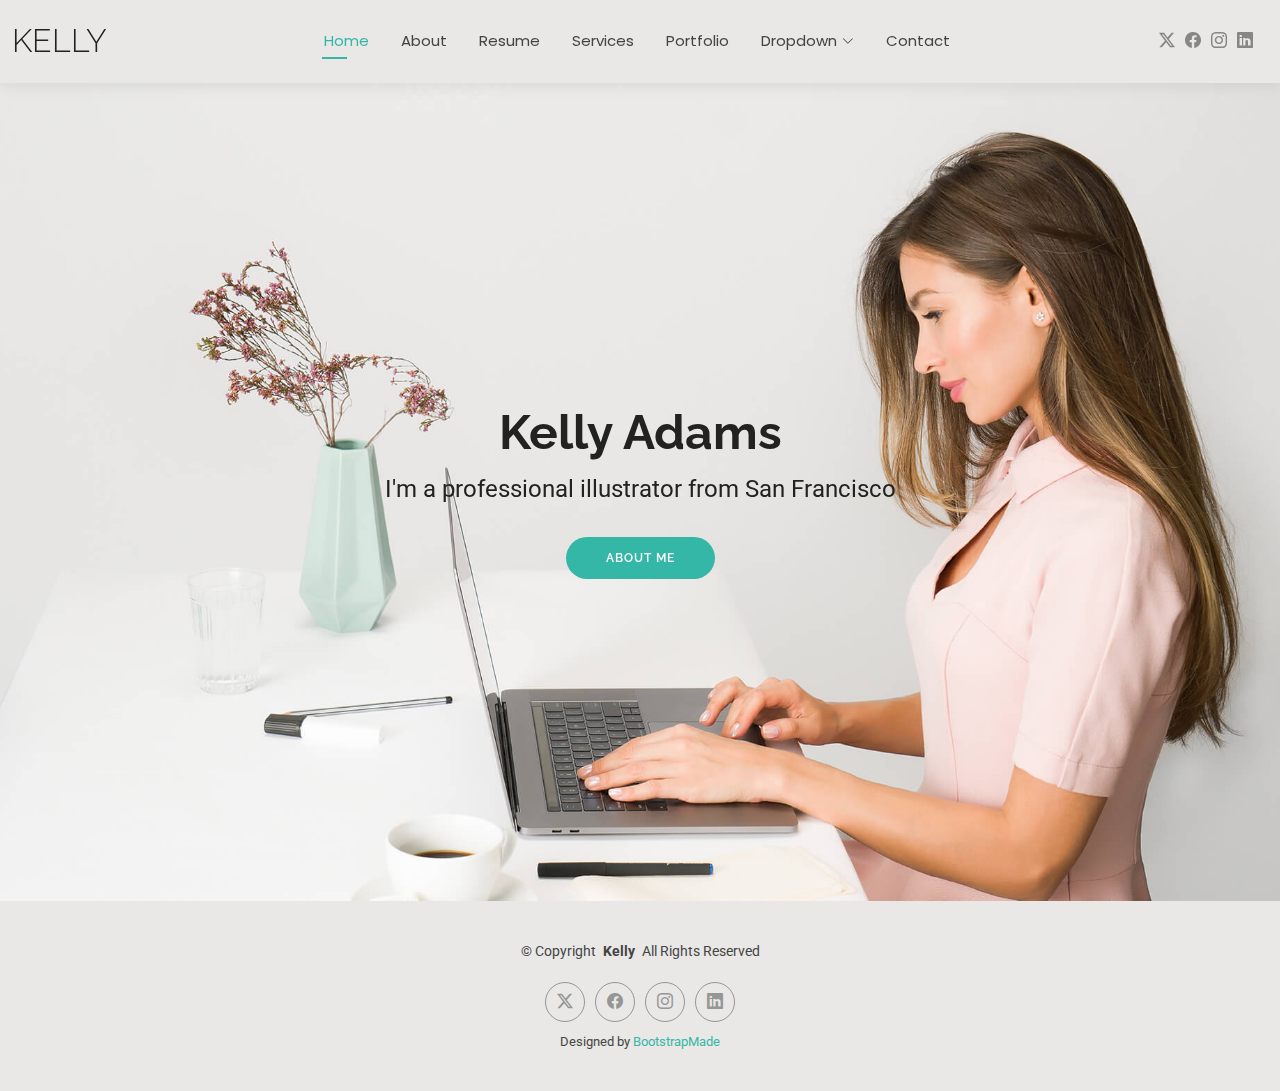
==== index.html @ e02b86e6 "code pushed" ====
<!DOCTYPE html>
<html lang="en">

<head>
  <meta charset="utf-8">
  <meta content="width=device-width, initial-scale=1.0" name="viewport">
  <title>Index - Kelly Bootstrap Template</title>
  <meta name="description" content="">
  <meta name="keywords" content="">

  <!-- Favicons -->
  <link href="assets/img/favicon.png" rel="icon">
  <link href="assets/img/apple-touch-icon.png" rel="apple-touch-icon">

  <!-- Fonts -->
  <link href="https://fonts.googleapis.com" rel="preconnect">
  <link href="https://fonts.gstatic.com" rel="preconnect" crossorigin>
  <link href="https://fonts.googleapis.com/css2?family=Roboto:ital,wght@0,100;0,300;0,400;0,500;0,700;0,900;1,100;1,300;1,400;1,500;1,700;1,900&family=Poppins:ital,wght@0,100;0,200;0,300;0,400;0,500;0,600;0,700;0,800;0,900;1,100;1,200;1,300;1,400;1,500;1,600;1,700;1,800;1,900&family=Raleway:ital,wght@0,100;0,200;0,300;0,400;0,500;0,600;0,700;0,800;0,900;1,100;1,200;1,300;1,400;1,500;1,600;1,700;1,800;1,900&display=swap" rel="stylesheet">

  <!-- Vendor CSS Files -->
  <link href="assets/vendor/bootstrap/css/bootstrap.min.css" rel="stylesheet">
  <link href="assets/vendor/bootstrap-icons/bootstrap-icons.css" rel="stylesheet">
  <link href="assets/vendor/aos/aos.css" rel="stylesheet">
  <link href="assets/vendor/swiper/swiper-bundle.min.css" rel="stylesheet">
  <link href="assets/vendor/glightbox/css/glightbox.min.css" rel="stylesheet">

  <!-- Main CSS File -->
  <link href="assets/css/main.css" rel="stylesheet">

  <!-- =======================================================
  * Template Name: Kelly
  * Template URL: https://bootstrapmade.com/kelly-free-bootstrap-cv-resume-html-template/
  * Updated: Aug 07 2024 with Bootstrap v5.3.3
  * Author: BootstrapMade.com
  * License: https://bootstrapmade.com/license/
  ======================================================== -->
</head>

<body class="index-page">

  <header id="header" class="header d-flex align-items-center light-background sticky-top">
    <div class="container-fluid position-relative d-flex align-items-center justify-content-between">

      <a href="index.html" class="logo d-flex align-items-center me-auto me-xl-0">
        <!-- Uncomment the line below if you also wish to use an image logo -->
        <!-- <img src="assets/img/logo.png" alt=""> -->
        <h1 class="sitename">Kelly</h1>
      </a>

      <nav id="navmenu" class="navmenu">
        <ul>
          <li><a href="index.html" class="active">Home</a></li>
          <li><a href="about.html">About</a></li>
          <li><a href="resume.html">Resume</a></li>
          <li><a href="services.html">Services</a></li>
          <li><a href="portfolio.html">Portfolio</a></li>
          <li class="dropdown"><a href="#"><span>Dropdown</span> <i class="bi bi-chevron-down toggle-dropdown"></i></a>
            <ul>
              <li><a href="#">Dropdown 1</a></li>
              <li class="dropdown"><a href="#"><span>Deep Dropdown</span> <i class="bi bi-chevron-down toggle-dropdown"></i></a>
                <ul>
                  <li><a href="#">Deep Dropdown 1</a></li>
                  <li><a href="#">Deep Dropdown 2</a></li>
                  <li><a href="#">Deep Dropdown 3</a></li>
                  <li><a href="#">Deep Dropdown 4</a></li>
                  <li><a href="#">Deep Dropdown 5</a></li>
                </ul>
              </li>
              <li><a href="#">Dropdown 2</a></li>
              <li><a href="#">Dropdown 3</a></li>
              <li><a href="#">Dropdown 4</a></li>
            </ul>
          </li>
          <li><a href="contact.html">Contact</a></li>
        </ul>
        <i class="mobile-nav-toggle d-xl-none bi bi-list"></i>
      </nav>

      <div class="header-social-links">
        <a href="#" class="twitter"><i class="bi bi-twitter-x"></i></a>
        <a href="#" class="facebook"><i class="bi bi-facebook"></i></a>
        <a href="#" class="instagram"><i class="bi bi-instagram"></i></a>
        <a href="#" class="linkedin"><i class="bi bi-linkedin"></i></a>
      </div>

    </div>
  </header>

  <main class="main">

    <!-- Hero Section -->
    <section id="hero" class="hero section">

      <img src="assets/img/hero-bg.jpg" alt="" data-aos="fade-in">

      <div class="container text-center" data-aos="zoom-out" data-aos-delay="100">
        <div class="row justify-content-center">
          <div class="col-lg-8">
            <h2>Kelly Adams</h2>
            <p>I'm a professional illustrator from San Francisco</p>
            <a href="about.html" class="btn-get-started">About Me</a>
          </div>
        </div>
      </div>

    </section><!-- /Hero Section -->

  </main>

  <footer id="footer" class="footer light-background">

    <div class="container">
      <div class="copyright text-center ">
        <p>© <span>Copyright</span> <strong class="px-1 sitename">Kelly</strong> <span>All Rights Reserved<br></span></p>
      </div>
      <div class="social-links d-flex justify-content-center">
        <a href=""><i class="bi bi-twitter-x"></i></a>
        <a href=""><i class="bi bi-facebook"></i></a>
        <a href=""><i class="bi bi-instagram"></i></a>
        <a href=""><i class="bi bi-linkedin"></i></a>
      </div>
      <div class="credits">
        <!-- All the links in the footer should remain intact. -->
        <!-- You can delete the links only if you've purchased the pro version. -->
        <!-- Licensing information: https://bootstrapmade.com/license/ -->
        <!-- Purchase the pro version with working PHP/AJAX contact form: [buy-url] -->
        Designed by <a href="https://bootstrapmade.com/">BootstrapMade</a>
      </div>
    </div>

  </footer>

  <!-- Scroll Top -->
  <a href="#" id="scroll-top" class="scroll-top d-flex align-items-center justify-content-center"><i class="bi bi-arrow-up-short"></i></a>

  <!-- Preloader -->
  <div id="preloader"></div>

  <!-- Vendor JS Files -->
  <script src="assets/vendor/bootstrap/js/bootstrap.bundle.min.js"></script>
  <script src="assets/vendor/php-email-form/validate.js"></script>
  <script src="assets/vendor/aos/aos.js"></script>
  <script src="assets/vendor/waypoints/noframework.waypoints.js"></script>
  <script src="assets/vendor/purecounter/purecounter_vanilla.js"></script>
  <script src="assets/vendor/swiper/swiper-bundle.min.js"></script>
  <script src="assets/vendor/glightbox/js/glightbox.min.js"></script>
  <script src="assets/vendor/imagesloaded/imagesloaded.pkgd.min.js"></script>
  <script src="assets/vendor/isotope-layout/isotope.pkgd.min.js"></script>

  <!-- Main JS File -->
  <script src="assets/js/main.js"></script>

</body>

</html>
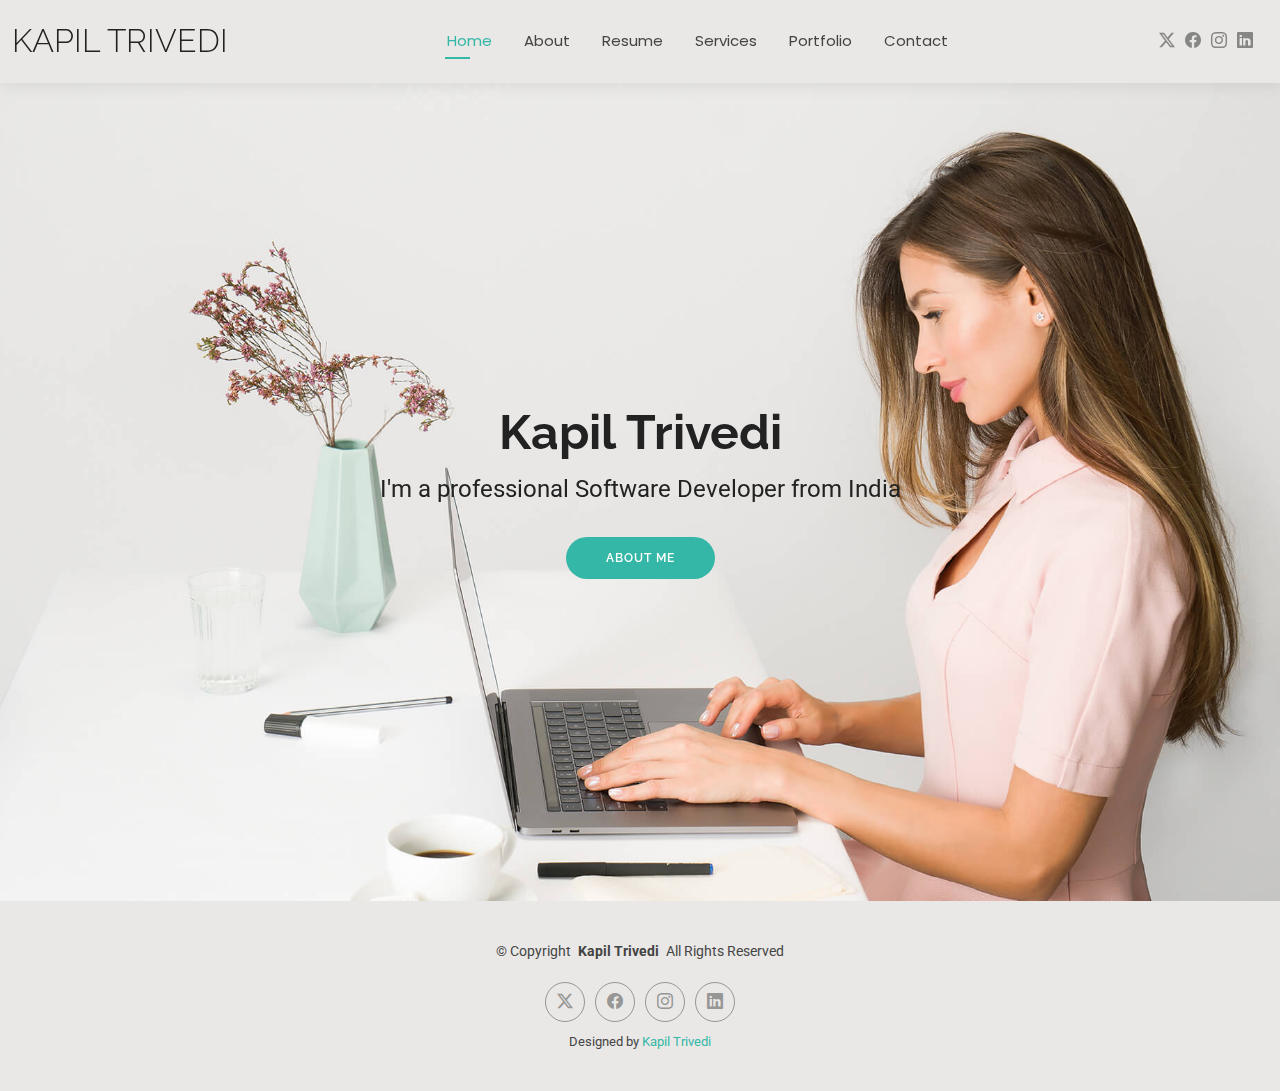
==== commit 49243b0c: "Updated code" ====
--- a/index.html
+++ b/index.html
@@ -4,7 +4,7 @@
 <head>
   <meta charset="utf-8">
   <meta content="width=device-width, initial-scale=1.0" name="viewport">
-  <title>Index - Kelly Bootstrap Template</title>
+  <title>Kapil Trivedi</title>
   <meta name="description" content="">
   <meta name="keywords" content="">
 
@@ -26,14 +26,6 @@
 
   <!-- Main CSS File -->
   <link href="assets/css/main.css" rel="stylesheet">
-
-  <!-- =======================================================
-  * Template Name: Kelly
-  * Template URL: https://bootstrapmade.com/kelly-free-bootstrap-cv-resume-html-template/
-  * Updated: Aug 07 2024 with Bootstrap v5.3.3
-  * Author: BootstrapMade.com
-  * License: https://bootstrapmade.com/license/
-  ======================================================== -->
 </head>
 
 <body class="index-page">
@@ -42,9 +34,7 @@
     <div class="container-fluid position-relative d-flex align-items-center justify-content-between">
 
       <a href="index.html" class="logo d-flex align-items-center me-auto me-xl-0">
-        <!-- Uncomment the line below if you also wish to use an image logo -->
-        <!-- <img src="assets/img/logo.png" alt=""> -->
-        <h1 class="sitename">Kelly</h1>
+        <h1 class="sitename">Kapil Trivedi</h1>
       </a>
 
       <nav id="navmenu" class="navmenu">
@@ -54,23 +44,6 @@
           <li><a href="resume.html">Resume</a></li>
           <li><a href="services.html">Services</a></li>
           <li><a href="portfolio.html">Portfolio</a></li>
-          <li class="dropdown"><a href="#"><span>Dropdown</span> <i class="bi bi-chevron-down toggle-dropdown"></i></a>
-            <ul>
-              <li><a href="#">Dropdown 1</a></li>
-              <li class="dropdown"><a href="#"><span>Deep Dropdown</span> <i class="bi bi-chevron-down toggle-dropdown"></i></a>
-                <ul>
-                  <li><a href="#">Deep Dropdown 1</a></li>
-                  <li><a href="#">Deep Dropdown 2</a></li>
-                  <li><a href="#">Deep Dropdown 3</a></li>
-                  <li><a href="#">Deep Dropdown 4</a></li>
-                  <li><a href="#">Deep Dropdown 5</a></li>
-                </ul>
-              </li>
-              <li><a href="#">Dropdown 2</a></li>
-              <li><a href="#">Dropdown 3</a></li>
-              <li><a href="#">Dropdown 4</a></li>
-            </ul>
-          </li>
           <li><a href="contact.html">Contact</a></li>
         </ul>
         <i class="mobile-nav-toggle d-xl-none bi bi-list"></i>
@@ -96,8 +69,8 @@
       <div class="container text-center" data-aos="zoom-out" data-aos-delay="100">
         <div class="row justify-content-center">
           <div class="col-lg-8">
-            <h2>Kelly Adams</h2>
-            <p>I'm a professional illustrator from San Francisco</p>
+            <h2>Kapil Trivedi</h2>
+            <p>I'm a professional Software Developer from India</p>
             <a href="about.html" class="btn-get-started">About Me</a>
           </div>
         </div>
@@ -111,7 +84,7 @@
 
     <div class="container">
       <div class="copyright text-center ">
-        <p>© <span>Copyright</span> <strong class="px-1 sitename">Kelly</strong> <span>All Rights Reserved<br></span></p>
+        <p>© <span>Copyright</span> <strong class="px-1 sitename">Kapil Trivedi</strong> <span>All Rights Reserved<br></span></p>
       </div>
       <div class="social-links d-flex justify-content-center">
         <a href=""><i class="bi bi-twitter-x"></i></a>
@@ -120,11 +93,7 @@
         <a href=""><i class="bi bi-linkedin"></i></a>
       </div>
       <div class="credits">
-        <!-- All the links in the footer should remain intact. -->
-        <!-- You can delete the links only if you've purchased the pro version. -->
-        <!-- Licensing information: https://bootstrapmade.com/license/ -->
-        <!-- Purchase the pro version with working PHP/AJAX contact form: [buy-url] -->
-        Designed by <a href="https://bootstrapmade.com/">BootstrapMade</a>
+        Designed by <a href="/">Kapil Trivedi</a>
       </div>
     </div>
 
--- a/assets/css/main.css
+++ b/assets/css/main.css
@@ -1,6 +1,6 @@
 /**
-* Template Name: Kelly
-* Template URL: https://bootstrapmade.com/kelly-free-bootstrap-cv-resume-html-template/
+* Template Name: Kapil Trivedi
+* Template URL: https://bootstrapmade.com/Kapil Trivedi-free-bootstrap-cv-resume-html-template/
 * Updated: Aug 07 2024 with Bootstrap v5.3.3
 * Author: BootstrapMade.com
 * License: https://bootstrapmade.com/license/
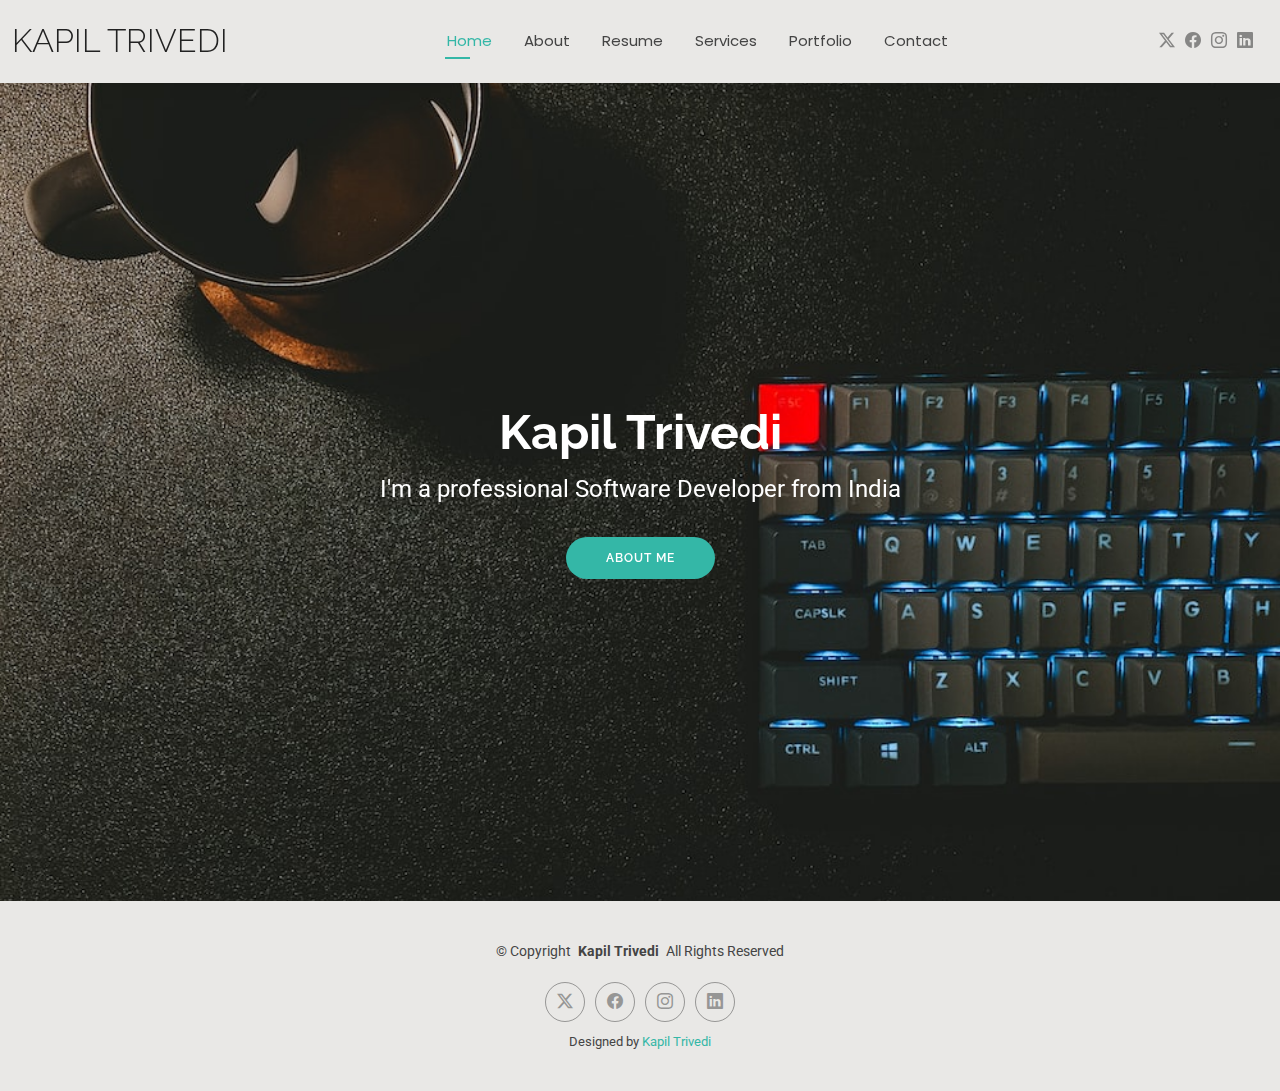
==== commit e97f66bb: "Update code text" ====
--- a/index.html
+++ b/index.html
@@ -69,8 +69,8 @@
       <div class="container text-center" data-aos="zoom-out" data-aos-delay="100">
         <div class="row justify-content-center">
           <div class="col-lg-8">
-            <h2>Kapil Trivedi</h2>
-            <p>I'm a professional Software Developer from India</p>
+            <h2 class="text-white">Kapil Trivedi</h2>
+            <p class="text-white">I'm a professional Software Developer from India</p>
             <a href="about.html" class="btn-get-started">About Me</a>
           </div>
         </div>
--- a/assets/css/main.css
+++ b/assets/css/main.css
@@ -1,15 +1,3 @@
-/**
-* Template Name: Kapil Trivedi
-* Template URL: https://bootstrapmade.com/Kapil Trivedi-free-bootstrap-cv-resume-html-template/
-* Updated: Aug 07 2024 with Bootstrap v5.3.3
-* Author: BootstrapMade.com
-* License: https://bootstrapmade.com/license/
-*/
-
-/*--------------------------------------------------------------
-# Font & Color Variables
-# Help: https://bootstrapmade.com/color-system/
---------------------------------------------------------------*/
 /* Fonts */
 :root {
   --default-font: "Roboto",  system-ui, -apple-system, "Segoe UI", Roboto, "Helvetica Neue", Arial, "Noto Sans", "Liberation Sans", sans-serif, "Apple Color Emoji", "Segoe UI Emoji", "Segoe UI Symbol", "Noto Color Emoji";
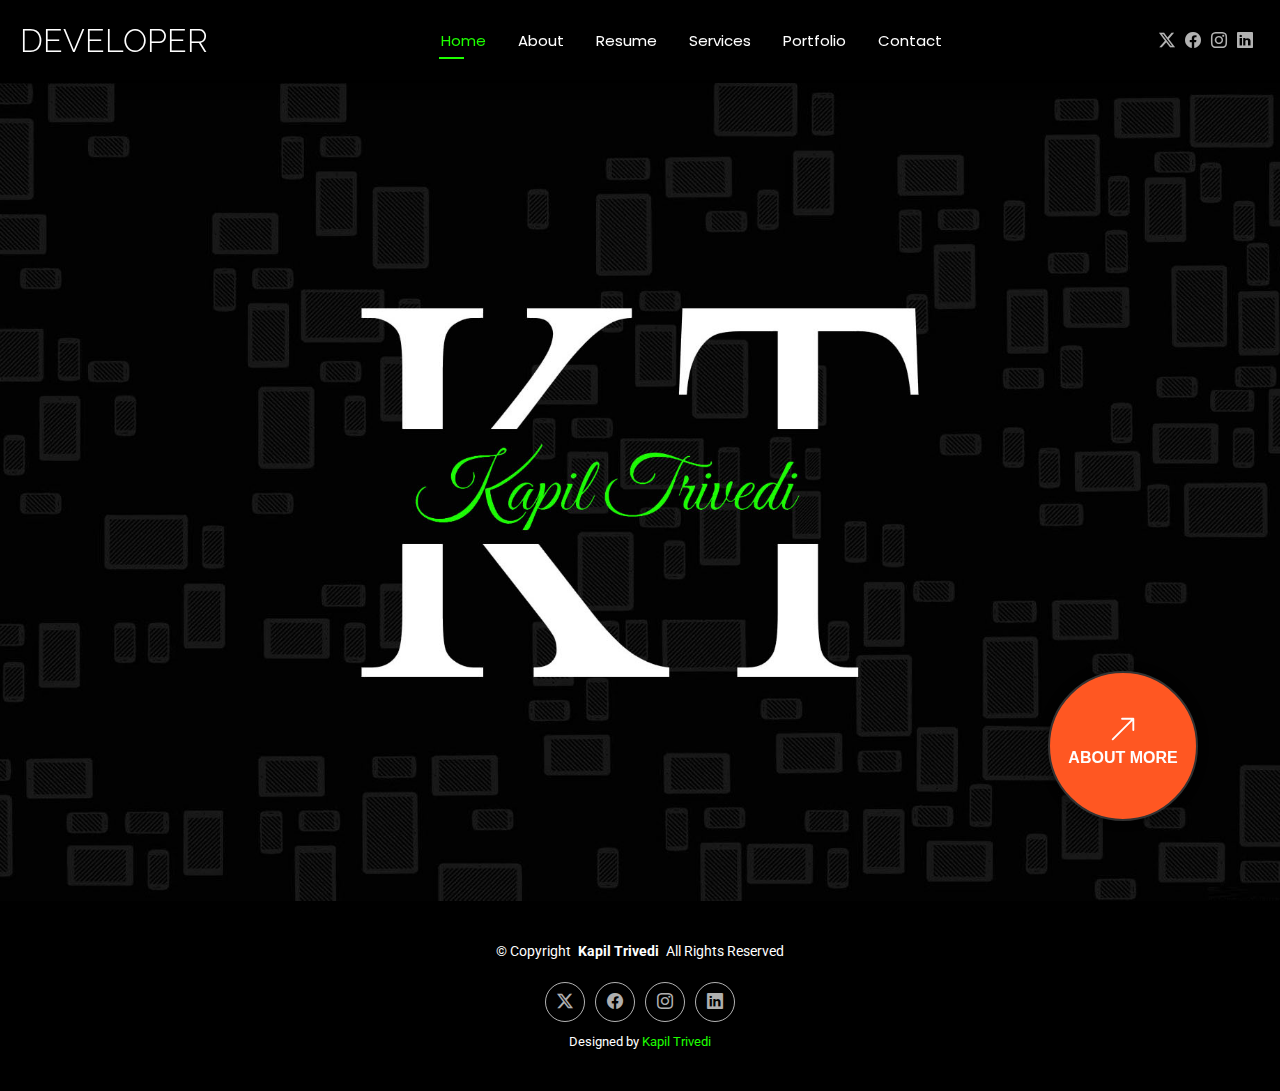
==== commit 7bf2927e: "Updates" ====
--- a/index.html
+++ b/index.html
@@ -15,8 +15,9 @@
   <!-- Fonts -->
   <link href="https://fonts.googleapis.com" rel="preconnect">
   <link href="https://fonts.gstatic.com" rel="preconnect" crossorigin>
-  <link href="https://fonts.googleapis.com/css2?family=Roboto:ital,wght@0,100;0,300;0,400;0,500;0,700;0,900;1,100;1,300;1,400;1,500;1,700;1,900&family=Poppins:ital,wght@0,100;0,200;0,300;0,400;0,500;0,600;0,700;0,800;0,900;1,100;1,200;1,300;1,400;1,500;1,600;1,700;1,800;1,900&family=Raleway:ital,wght@0,100;0,200;0,300;0,400;0,500;0,600;0,700;0,800;0,900;1,100;1,200;1,300;1,400;1,500;1,600;1,700;1,800;1,900&display=swap" rel="stylesheet">
-
+  <link
+    href="https://fonts.googleapis.com/css2?family=Roboto:ital,wght@0,100;0,300;0,400;0,500;0,700;0,900;1,100;1,300;1,400;1,500;1,700;1,900&family=Poppins:ital,wght@0,100;0,200;0,300;0,400;0,500;0,600;0,700;0,800;0,900;1,100;1,200;1,300;1,400;1,500;1,600;1,700;1,800;1,900&family=Raleway:ital,wght@0,100;0,200;0,300;0,400;0,500;0,600;0,700;0,800;0,900;1,100;1,200;1,300;1,400;1,500;1,600;1,700;1,800;1,900&display=swap"
+    rel="stylesheet">
   <!-- Vendor CSS Files -->
   <link href="assets/vendor/bootstrap/css/bootstrap.min.css" rel="stylesheet">
   <link href="assets/vendor/bootstrap-icons/bootstrap-icons.css" rel="stylesheet">
@@ -34,17 +35,23 @@
     <div class="container-fluid position-relative d-flex align-items-center justify-content-between">
 
       <a href="index.html" class="logo d-flex align-items-center me-auto me-xl-0">
-        <h1 class="sitename">Kapil Trivedi</h1>
+        <h1 class="sitename px-2">Developer</h1>
       </a>
 
       <nav id="navmenu" class="navmenu">
         <ul>
-          <li><a href="index.html" class="active">Home</a></li>
+          <!-- <li><a href="index.html" class="active">Home</a></li>
           <li><a href="about.html">About</a></li>
           <li><a href="resume.html">Resume</a></li>
           <li><a href="services.html">Services</a></li>
           <li><a href="portfolio.html">Portfolio</a></li>
-          <li><a href="contact.html">Contact</a></li>
+          <li><a href="contact.html">Contact</a></li> -->
+          <li><a href="/" class="active">Home</a></li>
+          <li><a href="/">About</a></li>
+          <li><a href="/">Resume</a></li>
+          <li><a href="/">Services</a></li>
+          <li><a href="/">Portfolio</a></li>
+          <li><a href="/">Contact</a></li>
         </ul>
         <i class="mobile-nav-toggle d-xl-none bi bi-list"></i>
       </nav>
@@ -64,19 +71,25 @@
     <!-- Hero Section -->
     <section id="hero" class="hero section">
 
-      <img src="assets/img/hero-bg.jpg" alt="" data-aos="fade-in">
+      <img src="assets/img/hero-bg.jpg" class="img-fluid" alt="" data-aos="fade-in">
 
       <div class="container text-center" data-aos="zoom-out" data-aos-delay="100">
-        <div class="row justify-content-center">
-          <div class="col-lg-8">
-            <h2 class="text-white">Kapil Trivedi</h2>
-            <p class="text-white">I'm a professional Software Developer from India</p>
-            <a href="about.html" class="btn-get-started">About Me</a>
+        <!-- <div class="justify-content-center row hero-content">
+          <div class="col-lg-8 hero-btn-col">
+            <a href="about.html" class="btn-get-started">About Me</a> 
           </div>
+        </div> -->
+        <div class="circle-button">
+          <div class="arrow-icon">
+            <svg xmlns="http://www.w3.org/2000/svg" width="30" height="30" fill="currentColor" class="bi bi-arrow-up-right" viewBox="0 0 16 16">
+              <path fill-rule="evenodd" d="M14 2.5a.5.5 0 0 0-.5-.5h-6a.5.5 0 0 0 0 1h4.793L2.146 13.146a.5.5 0 0 0 .708.708L13 3.707V8.5a.5.5 0 0 0 1 0z"/>
+            </svg>
+          </div>
+          <div class="button-text">ABOUT MORE</div>
         </div>
       </div>
 
-    </section><!-- /Hero Section -->
+    </section>
 
   </main>
 
@@ -84,7 +97,8 @@
 
     <div class="container">
       <div class="copyright text-center ">
-        <p>© <span>Copyright</span> <strong class="px-1 sitename">Kapil Trivedi</strong> <span>All Rights Reserved<br></span></p>
+        <p>© <span>Copyright</span> <strong class="px-1 sitename">Kapil Trivedi</strong> <span>All Rights
+            Reserved<br></span></p>
       </div>
       <div class="social-links d-flex justify-content-center">
         <a href=""><i class="bi bi-twitter-x"></i></a>
@@ -100,7 +114,8 @@
   </footer>
 
   <!-- Scroll Top -->
-  <a href="#" id="scroll-top" class="scroll-top d-flex align-items-center justify-content-center"><i class="bi bi-arrow-up-short"></i></a>
+  <a href="#" id="scroll-top" class="scroll-top d-flex align-items-center justify-content-center"><i
+      class="bi bi-arrow-up-short"></i></a>
 
   <!-- Preloader -->
   <div id="preloader"></div>
--- a/assets/css/main.css
+++ b/assets/css/main.css
@@ -1,34 +1,49 @@
-/* Fonts */
 :root {
-  --default-font: "Roboto",  system-ui, -apple-system, "Segoe UI", Roboto, "Helvetica Neue", Arial, "Noto Sans", "Liberation Sans", sans-serif, "Apple Color Emoji", "Segoe UI Emoji", "Segoe UI Symbol", "Noto Color Emoji";
+  --default-font: "Roboto", system-ui, -apple-system, "Segoe UI", Roboto, "Helvetica Neue", Arial, "Noto Sans", "Liberation Sans", sans-serif, "Apple Color Emoji", "Segoe UI Emoji", "Segoe UI Symbol", "Noto Color Emoji";
   --heading-font: "Raleway",  sans-serif;
-  --nav-font: "Poppins",  sans-serif;
+  --nav-font: "Poppins", sans-serif;
 }
 
 /* Global Colors - The following color variables are used throughout the website. Updating them here will change the color scheme of the entire website */
-:root { 
-  --background-color: #ffffff; /* Background color for the entire website, including individual sections */
-  --default-color: #444444; /* Default color used for the majority of the text content across the entire website */
-  --heading-color: #222222; /* Color for headings, subheadings and title throughout the website */
-  --accent-color: #34b7a7; /* Accent color that represents your brand on the website. It's used for buttons, links, and other elements that need to stand out */
-  --surface-color: #ffffff; /* The surface color is used as a background of boxed elements within sections, such as cards, icon boxes, or other elements that require a visual separation from the global background. */
-  --contrast-color: #ffffff; /* Contrast color for text, ensuring readability against backgrounds of accent, heading, or default colors. */
+:root {
+  --background-color: #ffffff;
+  /* Background color for the entire website, including individual sections */
+  --default-color: #444444;
+  /* Default color used for the majority of the text content across the entire website */
+  --heading-color: #ffffff;
+  /* Color for headings, subheadings and title throughout the website */
+  --accent-color: #1eff00;
+  /* Accent color that represents your brand on the website. It's used for buttons, links, and other elements that need to stand out */
+  --surface-color: #ffffff;
+  /* The surface color is used as a background of boxed elements within sections, such as cards, icon boxes, or other elements that require a visual separation from the global background. */
+  --contrast-color: #ffffff;
+  /* Contrast color for text, ensuring readability against backgrounds of accent, heading, or default colors. */
+  --dark-color: #000000;
+  --orange-color: #ff5100;
 }
 
 /* Nav Menu Colors - The following color variables are used specifically for the navigation menu. They are separate from the global colors to allow for more customization options */
 :root {
-  --nav-color: #444444;  /* The default color of the main navmenu links */
-  --nav-hover-color: #34b7a7; /* Applied to main navmenu links when they are hovered over or active */
-  --nav-mobile-background-color: #ffffff; /* Used as the background color for mobile navigation menu */
-  --nav-dropdown-background-color: #ffffff; /* Used as the background color for dropdown items that appear when hovering over primary navigation items */
-  --nav-dropdown-color: #444444; /* Used for navigation links of the dropdown items in the navigation menu. */
-  --nav-dropdown-hover-color: #34b7a7; /* Similar to --nav-hover-color, this color is applied to dropdown navigation links when they are hovered over. */
+  --nav-color: #ffffff;
+  /* The default color of the main navmenu links */
+  --nav-hover-color: #1eff00;
+  /* Applied to main navmenu links when they are hovered over or active */
+  --nav-mobile-background-color: #ffffff;
+  /* Used as the background color for mobile navigation menu */
+  --nav-dropdown-background-color: #ffffff;
+  /* Used as the background color for dropdown items that appear when hovering over primary navigation items */
+  --nav-dropdown-color: #444444;
+  /* Used for navigation links of the dropdown items in the navigation menu. */
+  --nav-dropdown-hover-color: #1eff00;
+  /* Similar to --nav-hover-color, this color is applied to dropdown navigation links when they are hovered over. */
+  --dark-color: #000000;
+  --orange-color: #ff5100;
 }
 
 /* Color Presets - These classes override global colors when applied to any section or element, providing reuse of the sam color scheme. */
 
 .light-background {
-  --background-color: #e9e8e6;
+  --background-color: #000000;
   --surface-color: #ffffff;
 }
 
@@ -38,6 +53,8 @@
   --heading-color: #ffffff;
   --surface-color: #252525;
   --contrast-color: #ffffff;
+  --dark-color: #000000;
+  --orange-color: #ff5100;
 }
 
 /* Smooth scroll */
@@ -144,8 +161,8 @@
 }
 
 .header .logo img {
-  max-height: 36px;
-  margin-right: 8px;
+  max-height: 70px;
+  margin-right: 10px;
 }
 
 .header .logo h1 {
@@ -161,7 +178,7 @@
 }
 
 .header .header-social-links a {
-  color: color-mix(in srgb, var(--default-color), transparent 40%);
+  color: color-mix(in srgb, var(--surface-color), transparent 30%);
   padding-left: 6px;
   display: inline-block;
   transition: 0.3s;
@@ -187,6 +204,12 @@
 
   .header .navmenu {
     order: 3;
+  }
+}
+
+@media (max-width: 1400px) {
+  .btn-get-started {
+    display: none !important;
   }
 }
 
@@ -455,7 +478,7 @@
 # Global Footer
 --------------------------------------------------------------*/
 .footer {
-  color: var(--default-color);
+  color: var(--surface-color);
   background-color: var(--background-color);
   font-size: 14px;
   padding: 40px 0;
@@ -477,9 +500,9 @@
   width: 40px;
   height: 40px;
   border-radius: 50%;
-  border: 1px solid color-mix(in srgb, var(--default-color), transparent 50%);
+  border: 1px solid color-mix(in srgb, var(--surface-color), transparent 30%);
   font-size: 16px;
-  color: color-mix(in srgb, var(--default-color), transparent 50%);
+  color: color-mix(in srgb, var(--surface-color), transparent 30%);
   margin: 0 5px;
   transition: 0.3s;
 }
@@ -559,7 +582,7 @@
 
 .scroll-top i {
   font-size: 24px;
-  color: var(--contrast-color);
+  color: var(--dark-color);
   line-height: 0;
 }
 
@@ -683,14 +706,27 @@
   position: relative;
   padding: 80px 0;
   display: flex;
-  align-items: center;
-  justify-content: center;
+  align-items: flex-end;
+  justify-content: flex-end;
 }
 
 @media (max-width: 1200px) {
   .hero {
     min-height: calc(100vh - 68px);
   }
+}
+
+.hero-content {
+  height: 240px; 
+  margin: 0 auto; 
+  position: relative;
+}
+
+.hero-btn-col {
+  position: absolute; 
+  bottom: 20px; 
+  left: 50%; 
+  transform: translateX(-50%);
 }
 
 .hero img {
@@ -722,11 +758,11 @@
 
 .hero .btn-get-started {
   color: var(--contrast-color);
-  background: var(--accent-color);
+  background: var(--orange-color);
   font-family: var(--heading-font);
   text-transform: uppercase;
   font-weight: 600;
-  font-size: 12px;
+  font-size: 14px;
   letter-spacing: 1px;
   display: inline-block;
   padding: 12px 40px;
@@ -736,7 +772,7 @@
 }
 
 .hero .btn-get-started:hover {
-  background: color-mix(in srgb, var(--accent-color) 90%, white 20%);
+  background: color-mix(in srgb, var(--orange-color) 90%, white 20%);
 }
 
 @media (max-width: 768px) {
@@ -747,6 +783,54 @@
   .hero p {
     font-size: 18px;
   }
+}
+
+.thim-click-to-bottom {
+  position: absolute;
+  bottom: 7%;
+  left: 50%;
+  width: 40px;
+  height: 40px;
+  font-size: 40px;
+  line-height: 40px;
+  -webkit-animation: bounce 2s infinite ease-in-out;
+}
+
+.circle-button {
+  width: 150px;
+  height: 150px;
+  border-radius: 50%;
+  background-color: #ff5722; /* Orange background */
+  display: flex;
+  float: inline-end;
+  flex-direction: column;
+  justify-content: center;
+  align-items: center;
+  position: relative;
+  border: 2px solid #333; /* Outer circle border */
+  box-shadow: 0 0 10px rgba(0, 0, 0, 0.5);
+}
+
+.arrow-icon {
+  font-size: 24px;
+  color: #fff; /* White arrow */
+  position: absolute;
+  top: 25%; /* Adjust position to align */
+}
+
+.button-text {
+  color: #fff;
+  font-family: Arial, sans-serif;
+  font-size: 16px;
+  font-weight: bold;
+  margin-top: 25px; /* Space below arrow */
+  text-transform: uppercase;
+}
+
+.circle-button:hover {
+  background-color: #e64a19;
+  box-shadow: 0 0 15px rgba(255, 87, 34, 0.8);
+  cursor: pointer;
 }
 
 /*--------------------------------------------------------------
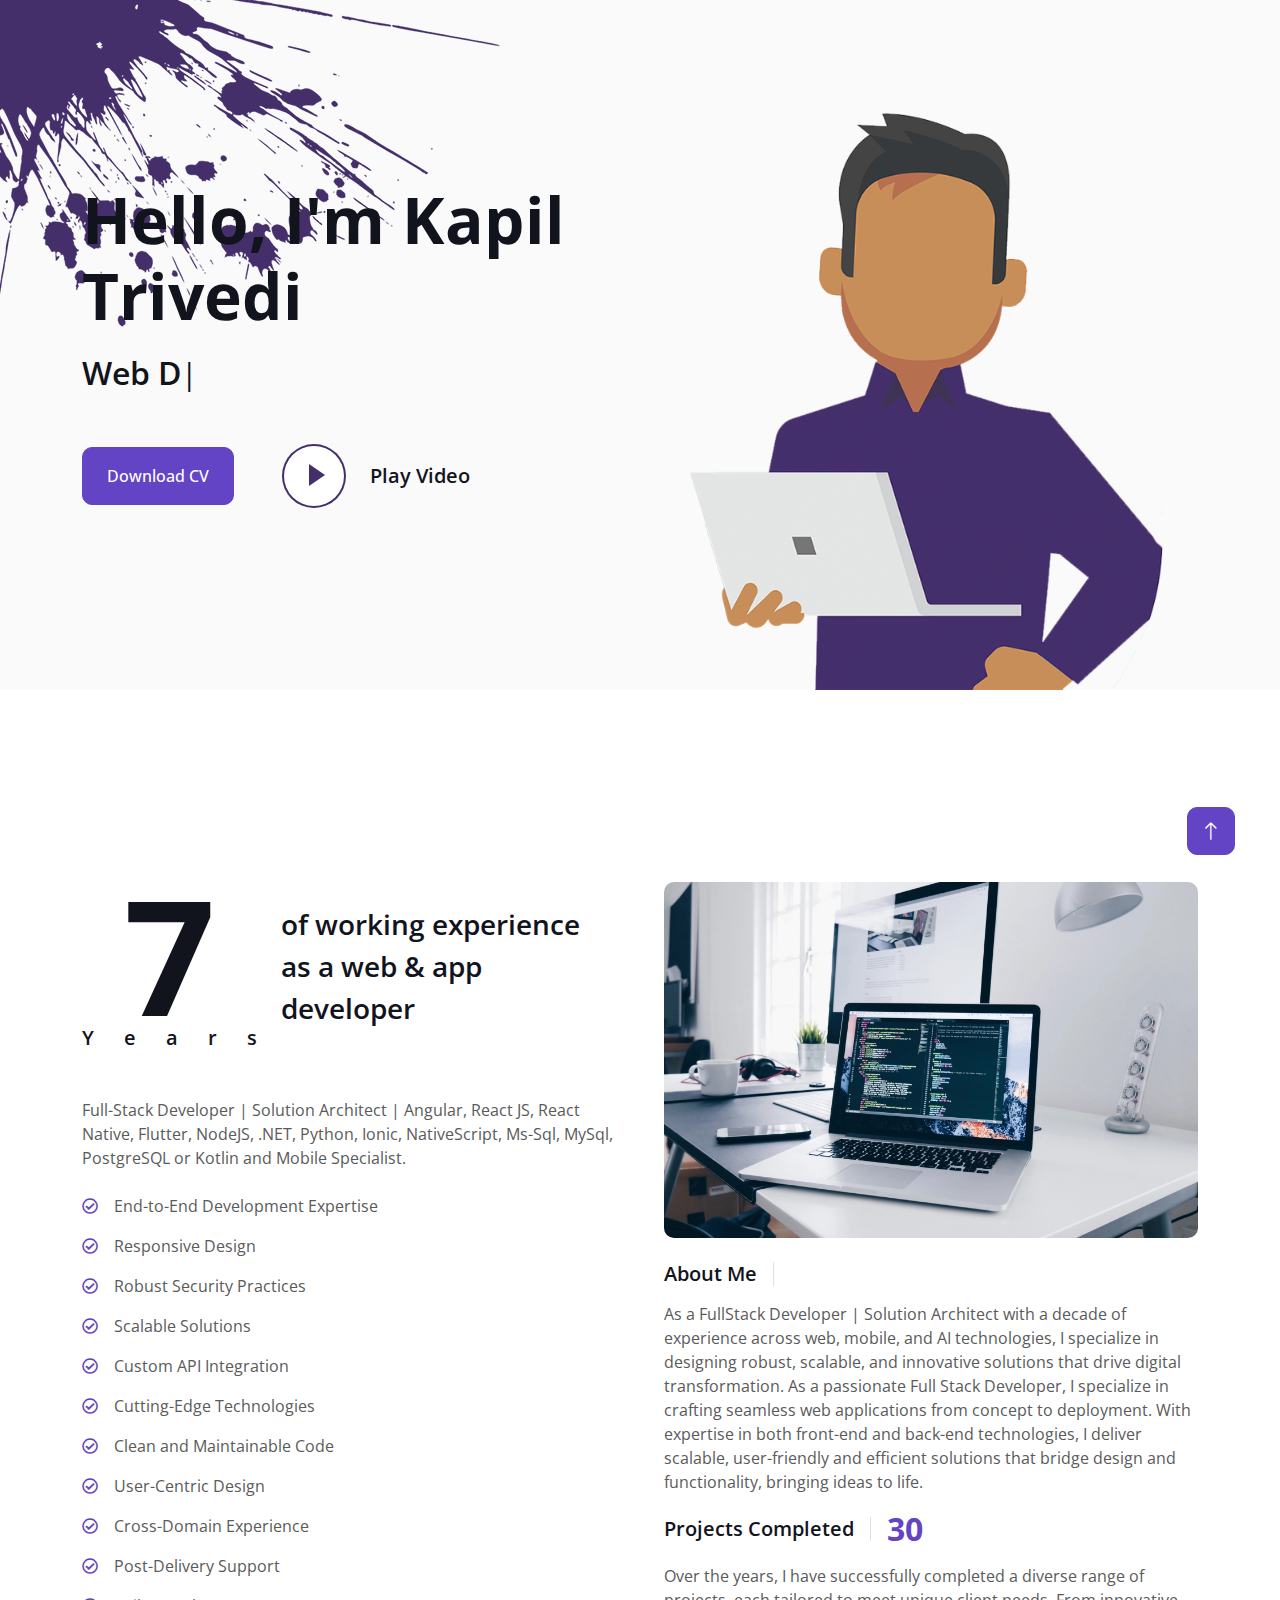
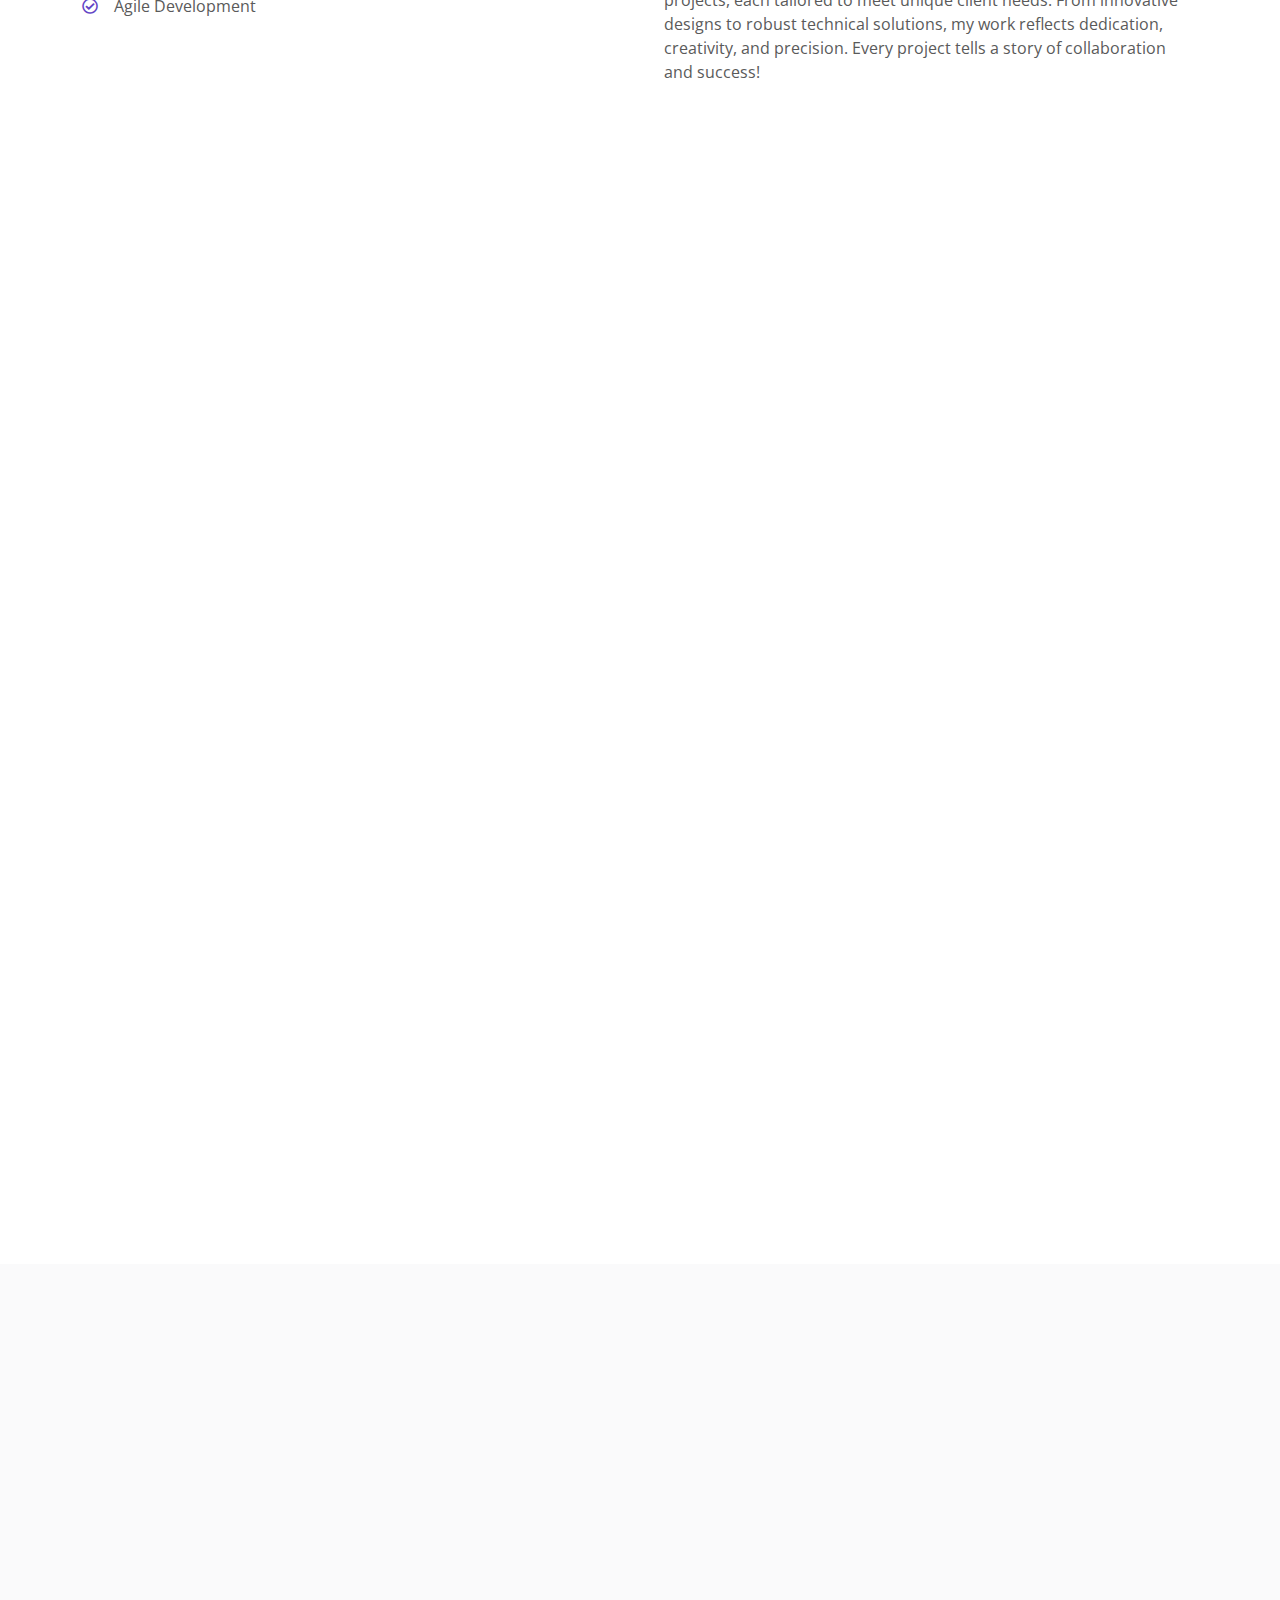
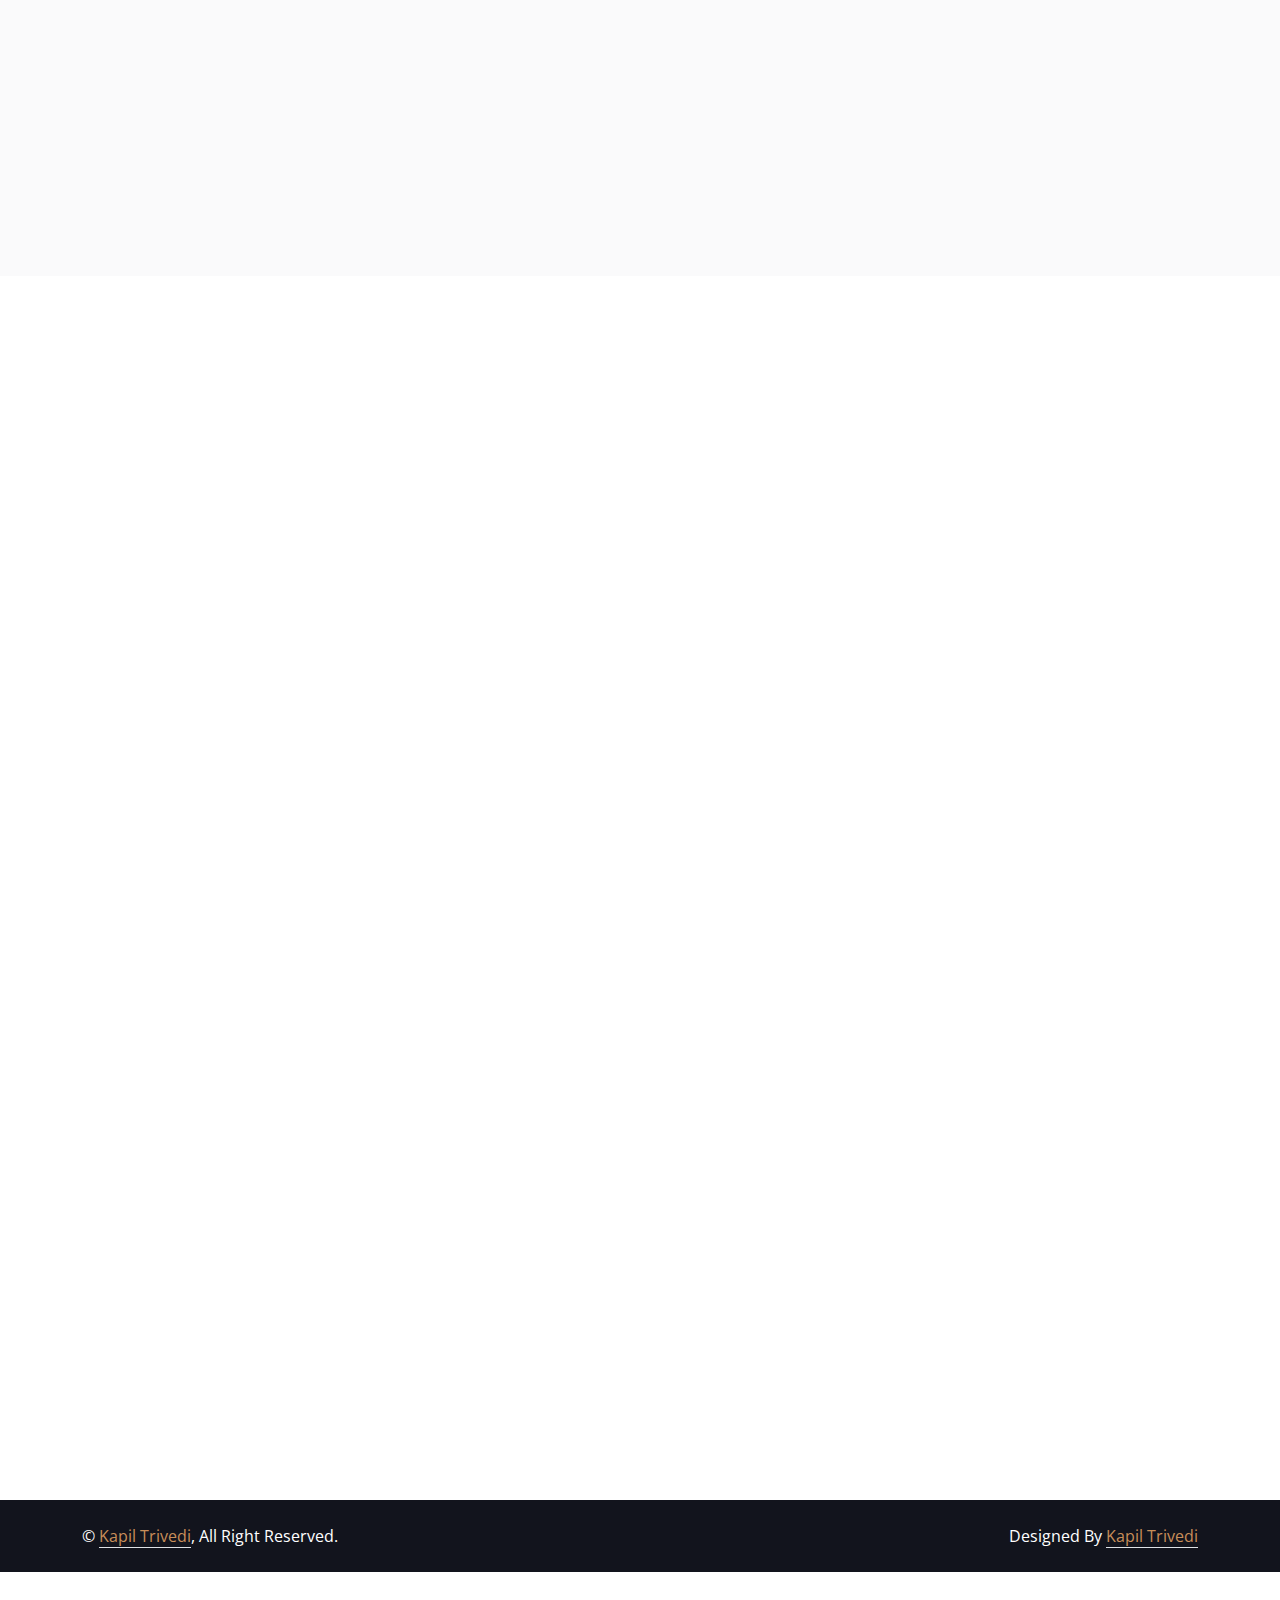
==== commit 1d51aae1: "Setup new web code" ====
--- a/index.html
+++ b/index.html
@@ -2,138 +2,793 @@
 <html lang="en">
 
 <head>
-  <meta charset="utf-8">
-  <meta content="width=device-width, initial-scale=1.0" name="viewport">
-  <title>Kapil Trivedi</title>
-  <meta name="description" content="">
-  <meta name="keywords" content="">
-
-  <!-- Favicons -->
-  <link href="assets/img/favicon.png" rel="icon">
-  <link href="assets/img/apple-touch-icon.png" rel="apple-touch-icon">
-
-  <!-- Fonts -->
-  <link href="https://fonts.googleapis.com" rel="preconnect">
-  <link href="https://fonts.gstatic.com" rel="preconnect" crossorigin>
-  <link
-    href="https://fonts.googleapis.com/css2?family=Roboto:ital,wght@0,100;0,300;0,400;0,500;0,700;0,900;1,100;1,300;1,400;1,500;1,700;1,900&family=Poppins:ital,wght@0,100;0,200;0,300;0,400;0,500;0,600;0,700;0,800;0,900;1,100;1,200;1,300;1,400;1,500;1,600;1,700;1,800;1,900&family=Raleway:ital,wght@0,100;0,200;0,300;0,400;0,500;0,600;0,700;0,800;0,900;1,100;1,200;1,300;1,400;1,500;1,600;1,700;1,800;1,900&display=swap"
-    rel="stylesheet">
-  <!-- Vendor CSS Files -->
-  <link href="assets/vendor/bootstrap/css/bootstrap.min.css" rel="stylesheet">
-  <link href="assets/vendor/bootstrap-icons/bootstrap-icons.css" rel="stylesheet">
-  <link href="assets/vendor/aos/aos.css" rel="stylesheet">
-  <link href="assets/vendor/swiper/swiper-bundle.min.css" rel="stylesheet">
-  <link href="assets/vendor/glightbox/css/glightbox.min.css" rel="stylesheet">
-
-  <!-- Main CSS File -->
-  <link href="assets/css/main.css" rel="stylesheet">
+    <meta charset="utf-8">
+    <title>Kapil Trivedi</title>
+    <meta content="width=device-width, initial-scale=1.0" name="viewport">
+    <meta content="" name="keywords">
+    <meta content="" name="description">
+
+    <!-- Favicon -->
+    <link href="img/favicon.ico" rel="icon">
+
+    <!-- Google Web Fonts -->
+    <link rel="preconnect" href="https://fonts.googleapis.com">
+    <link rel="preconnect" href="https://fonts.gstatic.com" crossorigin>
+    <link href="https://fonts.googleapis.com/css2?family=Open+Sans:wght@400;500;600;700;800&display=swap"
+        rel="stylesheet">
+
+    <!-- Icon Font Stylesheet -->
+    <link href="https://cdnjs.cloudflare.com/ajax/libs/font-awesome/5.10.0/css/all.min.css" rel="stylesheet">
+    <link href="https://cdn.jsdelivr.net/npm/bootstrap-icons@1.4.1/font/bootstrap-icons.css" rel="stylesheet">
+
+    <!-- Libraries Stylesheet -->
+    <link href="lib/animate/animate.min.css" rel="stylesheet">
+    <link href="lib/lightbox/css/lightbox.min.css" rel="stylesheet">
+    <link href="lib/owlcarousel/assets/owl.carousel.min.css" rel="stylesheet">
+
+    <!-- Customized Bootstrap Stylesheet -->
+    <link href="css/bootstrap.min.css" rel="stylesheet">
+
+    <!-- Template Stylesheet -->
+    <link href="css/style.css" rel="stylesheet">
 </head>
 
-<body class="index-page">
-
-  <header id="header" class="header d-flex align-items-center light-background sticky-top">
-    <div class="container-fluid position-relative d-flex align-items-center justify-content-between">
-
-      <a href="index.html" class="logo d-flex align-items-center me-auto me-xl-0">
-        <h1 class="sitename px-2">Developer</h1>
-      </a>
-
-      <nav id="navmenu" class="navmenu">
-        <ul>
-          <!-- <li><a href="index.html" class="active">Home</a></li>
-          <li><a href="about.html">About</a></li>
-          <li><a href="resume.html">Resume</a></li>
-          <li><a href="services.html">Services</a></li>
-          <li><a href="portfolio.html">Portfolio</a></li>
-          <li><a href="contact.html">Contact</a></li> -->
-          <li><a href="/" class="active">Home</a></li>
-          <li><a href="/">About</a></li>
-          <li><a href="/">Resume</a></li>
-          <li><a href="/">Services</a></li>
-          <li><a href="/">Portfolio</a></li>
-          <li><a href="/">Contact</a></li>
-        </ul>
-        <i class="mobile-nav-toggle d-xl-none bi bi-list"></i>
-      </nav>
-
-      <div class="header-social-links">
-        <a href="#" class="twitter"><i class="bi bi-twitter-x"></i></a>
-        <a href="#" class="facebook"><i class="bi bi-facebook"></i></a>
-        <a href="#" class="instagram"><i class="bi bi-instagram"></i></a>
-        <a href="#" class="linkedin"><i class="bi bi-linkedin"></i></a>
-      </div>
-
-    </div>
-  </header>
-
-  <main class="main">
-
-    <!-- Hero Section -->
-    <section id="hero" class="hero section">
-
-      <img src="assets/img/hero-bg.jpg" class="img-fluid" alt="" data-aos="fade-in">
-
-      <div class="container text-center" data-aos="zoom-out" data-aos-delay="100">
-        <!-- <div class="justify-content-center row hero-content">
-          <div class="col-lg-8 hero-btn-col">
-            <a href="about.html" class="btn-get-started">About Me</a> 
-          </div>
-        </div> -->
-        <div class="circle-button">
-          <div class="arrow-icon">
-            <svg xmlns="http://www.w3.org/2000/svg" width="30" height="30" fill="currentColor" class="bi bi-arrow-up-right" viewBox="0 0 16 16">
-              <path fill-rule="evenodd" d="M14 2.5a.5.5 0 0 0-.5-.5h-6a.5.5 0 0 0 0 1h4.793L2.146 13.146a.5.5 0 0 0 .708.708L13 3.707V8.5a.5.5 0 0 0 1 0z"/>
-            </svg>
-          </div>
-          <div class="button-text">ABOUT MORE</div>
-        </div>
-      </div>
-
-    </section>
-
-  </main>
-
-  <footer id="footer" class="footer light-background">
-
-    <div class="container">
-      <div class="copyright text-center ">
-        <p>© <span>Copyright</span> <strong class="px-1 sitename">Kapil Trivedi</strong> <span>All Rights
-            Reserved<br></span></p>
-      </div>
-      <div class="social-links d-flex justify-content-center">
-        <a href=""><i class="bi bi-twitter-x"></i></a>
-        <a href=""><i class="bi bi-facebook"></i></a>
-        <a href=""><i class="bi bi-instagram"></i></a>
-        <a href=""><i class="bi bi-linkedin"></i></a>
-      </div>
-      <div class="credits">
-        Designed by <a href="/">Kapil Trivedi</a>
-      </div>
-    </div>
-
-  </footer>
-
-  <!-- Scroll Top -->
-  <a href="#" id="scroll-top" class="scroll-top d-flex align-items-center justify-content-center"><i
-      class="bi bi-arrow-up-short"></i></a>
-
-  <!-- Preloader -->
-  <div id="preloader"></div>
-
-  <!-- Vendor JS Files -->
-  <script src="assets/vendor/bootstrap/js/bootstrap.bundle.min.js"></script>
-  <script src="assets/vendor/php-email-form/validate.js"></script>
-  <script src="assets/vendor/aos/aos.js"></script>
-  <script src="assets/vendor/waypoints/noframework.waypoints.js"></script>
-  <script src="assets/vendor/purecounter/purecounter_vanilla.js"></script>
-  <script src="assets/vendor/swiper/swiper-bundle.min.js"></script>
-  <script src="assets/vendor/glightbox/js/glightbox.min.js"></script>
-  <script src="assets/vendor/imagesloaded/imagesloaded.pkgd.min.js"></script>
-  <script src="assets/vendor/isotope-layout/isotope.pkgd.min.js"></script>
-
-  <!-- Main JS File -->
-  <script src="assets/js/main.js"></script>
-
+<body data-bs-spy="scroll" data-bs-target=".navbar" data-bs-offset="51">
+    <!-- Spinner Start -->
+    <div id="spinner"
+        class="show bg-white position-fixed translate-middle w-100 vh-100 top-50 start-50 d-flex align-items-center justify-content-center">
+        <div class="spinner-border text-primary" style="width: 3rem; height: 3rem;" role="status">
+            <span class="sr-only">Loading...</span>
+        </div>
+    </div>
+    <!-- Spinner End -->
+
+
+    <!-- Navbar Start -->
+    <nav class="navbar navbar-expand-lg bg-white navbar-light fixed-top shadow py-lg-0 px-4 px-lg-5 wow fadeIn"
+        data-wow-delay="0.1s">
+        <a href="index.html" class="navbar-brand d-block d-lg-none">
+            <h1 class="text-primary fw-bold m-0">Kapil Trivedi</h1>
+        </a>
+        <button type="button" class="navbar-toggler" data-bs-toggle="collapse" data-bs-target="#navbarCollapse">
+            <span class="navbar-toggler-icon"></span>
+        </button>
+        <div class="collapse navbar-collapse justify-content-between py-4 py-lg-0" id="navbarCollapse">
+            <div class="navbar-nav ms-auto py-0">
+                <a href="#home" class="nav-item nav-link active">Home</a>
+                <a href="#about" class="nav-item nav-link">About</a>
+                <a href="#skill" class="nav-item nav-link">Skills</a>
+                <a href="#service" class="nav-item nav-link">Services</a>
+            </div>
+            <a href="index.html" class="navbar-brand bg-secondary py-3 px-4 mx-3 d-none d-lg-block">
+                <h1 class="text-white fw-bold m-0">Kapil Trivedi</h1>
+            </a>
+            <div class="navbar-nav me-auto py-0">
+                <a href="#project" class="nav-item nav-link">Projects</a>
+                <a href="#team" class="nav-item nav-link">Team</a>
+                <a href="#testimonial" class="nav-item nav-link">Testimonial</a>
+                <a href="#contact" class="nav-item nav-link">Contact</a>
+            </div>
+        </div>
+    </nav>
+    <!-- Navbar End -->
+
+
+    <!-- Header Start -->
+    <div class="container-fluid bg-light my-6 mt-0" id="home">
+        <div class="container">
+            <div class="row g-5 align-items-center">
+                <div class="col-lg-6 py-6 pb-0 pt-lg-0">
+                    <h1 class="display-3 mb-3">Hello, I'm Kapil Trivedi</h1>
+                    <h2 class="typed-text-output d-inline"></h2>
+                    <div class="typed-text d-none">Web Developer, Back End Developer, Apps Developer, AI Developer</div>
+                    <div class="d-flex align-items-center pt-5">
+                        <a href="doc/Kapil_Trivedi_CV.docx" class="btn btn-primary py-3 px-4 me-5">Download CV</a>
+                        <button type="button" class="btn-play" data-bs-toggle="modal" data-src="#"
+                            data-bs-target="#videoModal">
+                            <span></span>
+                        </button>
+                        <h5 class="ms-4 mb-0 d-none d-sm-block">Play Video</h5>
+                    </div>
+                </div>
+                <div class="col-lg-6">
+                    <img class="img-fluid" src="img/profile.png" alt="">
+                </div>
+            </div>
+        </div>
+    </div>
+    <!-- Header End -->
+
+
+    <!-- Video Modal Start -->
+    <div class="modal modal-video fade" id="videoModal" tabindex="-1" aria-labelledby="exampleModalLabel"
+        aria-hidden="true">
+        <div class="modal-dialog">
+            <div class="modal-content rounded-0">
+                <div class="modal-header">
+                    <h3 class="modal-title" id="exampleModalLabel">Youtube Video</h3>
+                    <button type="button" class="btn-close" data-bs-dismiss="modal" aria-label="Close"></button>
+                </div>
+                <div class="modal-body">
+                    <!-- 16:9 aspect ratio -->
+                    <div class="ratio ratio-16x9">
+                        <iframe class="embed-responsive-item" src="" id="video" allowfullscreen
+                            allowscriptaccess="always" allow="autoplay"></iframe>
+                    </div>
+                </div>
+            </div>
+        </div>
+    </div>
+    <!-- Video Modal End -->
+
+
+    <!-- About Start -->
+    <div class="container-xxl py-6" id="about">
+        <div class="container">
+            <div class="row g-5">
+                <div class="col-lg-6 wow fadeInUp" data-wow-delay="0.1s">
+                    <div class="d-flex align-items-center mb-5">
+                        <div class="years flex-shrink-0 text-center me-4">
+                            <h1 class="display-1 mb-0">7</h1>
+                            <h5 class="mb-0">Years</h5>
+                        </div>
+                        <h3 class="lh-base mb-0">of working experience as a web & app developer</h3>
+                    </div>
+                    <p class="mb-4">Full-Stack Developer | Solution Architect | Angular, React JS, React Native,
+                        Flutter, NodeJS, .NET, Python, Ionic, NativeScript, Ms-Sql, MySql, PostgreSQL or Kotlin and
+                        Mobile Specialist.</p>
+                    <p class="mb-3"><i class="far fa-check-circle text-primary me-3"></i>End-to-End Development
+                        Expertise</p>
+                    <p class="mb-3"><i class="far fa-check-circle text-primary me-3"></i>Responsive Design</p>
+                    <p class="mb-3"><i class="far fa-check-circle text-primary me-3"></i>Robust Security Practices</p>
+                    <p class="mb-3"><i class="far fa-check-circle text-primary me-3"></i>Scalable Solutions</p>
+                    <p class="mb-3"><i class="far fa-check-circle text-primary me-3"></i>Custom API Integration</p>
+                    <p class="mb-3"><i class="far fa-check-circle text-primary me-3"></i>Cutting-Edge Technologies</p>
+                    <p class="mb-3"><i class="far fa-check-circle text-primary me-3"></i>Clean and Maintainable Code</p>
+                    <p class="mb-3"><i class="far fa-check-circle text-primary me-3"></i>User-Centric Design</p>
+                    <p class="mb-3"><i class="far fa-check-circle text-primary me-3"></i>Cross-Domain Experience</p>
+                    <p class="mb-3"><i class="far fa-check-circle text-primary me-3"></i>Post-Delivery Support</p>
+                    <p class="mb-3"><i class="far fa-check-circle text-primary me-3"></i>Agile Development</p>
+                </div>
+                <div class="col-lg-6 wow fadeInUp" data-wow-delay="0.5s">
+                    <div class="row g-3 mb-4">
+                        <div class="col-sm-12">
+                            <img class="img-fluid rounded" src="img/about-1.webp" alt="">
+                        </div>
+                    </div>
+                    <div class="d-flex align-items-center mb-3">
+                        <h5 class="border-end pe-3 me-3 mb-0">About Me</h5>
+                    </div>
+                    <p>As a FullStack Developer | Solution Architect with a decade of experience across web, mobile,
+                        and AI technologies, I specialize in designing robust, scalable, and innovative solutions
+                        that drive digital transformation. As a passionate Full Stack Developer, I specialize in
+                        crafting
+                        seamless web applications from concept to deployment. With expertise in both front-end and
+                        back-end technologies, I deliver scalable, user-friendly and efficient solutions that bridge
+                        design and
+                        functionality, bringing ideas to life.</p>
+                    <div class="d-flex align-items-center mb-3">
+                        <h5 class="border-end pe-3 me-3 mb-0">Projects Completed</h5>
+                        <h2 class="text-primary fw-bold mb-0" data-toggle="counter-up">30</h2>
+                    </div>
+                    <p class="mb-0">Over the years, I have successfully completed a diverse range of projects, each
+                        tailored to meet unique client needs. From innovative designs to robust technical solutions, my
+                        work reflects dedication, creativity, and precision. Every project tells a story of
+                        collaboration and success!</p>
+                </div>
+            </div>
+        </div>
+    </div>
+    <!-- About End -->
+
+
+    <!-- Expertise Start -->
+    <div class="container-xxl py-6 pb-5" id="skill">
+        <div class="container">
+            <div class="row g-5">
+                <div class="col-lg-6 wow fadeInUp" data-wow-delay="0.1s">
+                    <h1 class="display-5 mb-5">Skills & Experience</h1>
+                    <p class="mb-4">My approach is rooted in a deep understanding of both business needs and technology.
+                        Whether it’s architecting a web application on AWS, building a responsive mobile app with
+                        Flutter, or integrating backend services in .NET and Node.js, I design solutions that are
+                        scalable, secure, and performance-driven. I excel in bringing together cross-functional teams to
+                        deliver end-to-end solutions that not only meet technical requirements but also enhance user
+                        satisfaction and business outcomes.</p>
+                    <h3 class="mb-4">My Skills</h3>
+                    <div class="row align-items-center">
+                        <div class="col-md-6">
+                            <div class="skill mb-4">
+                                <div class="d-flex justify-content-between">
+                                    <h6 class="font-weight-bold">Git</h6>
+                                    <h6 class="font-weight-bold">95%</h6>
+                                </div>
+                                <div class="progress">
+                                    <div class="progress-bar bg-info" role="progressbar" aria-valuenow="95"
+                                        aria-valuemin="0" aria-valuemax="100"></div>
+                                </div>
+                            </div>
+                            <div class="skill mb-4">
+                                <div class="d-flex justify-content-between">
+                                    <h6 class="font-weight-bold">HTML</h6>
+                                    <h6 class="font-weight-bold">95%</h6>
+                                </div>
+                                <div class="progress">
+                                    <div class="progress-bar bg-primary" role="progressbar" aria-valuenow="95"
+                                        aria-valuemin="0" aria-valuemax="100"></div>
+                                </div>
+                            </div>
+                            <div class="skill mb-4">
+                                <div class="d-flex justify-content-between">
+                                    <h6 class="font-weight-bold">CSS</h6>
+                                    <h6 class="font-weight-bold">85%</h6>
+                                </div>
+                                <div class="progress">
+                                    <div class="progress-bar bg-warning" role="progressbar" aria-valuenow="85"
+                                        aria-valuemin="0" aria-valuemax="100"></div>
+                                </div>
+                            </div>
+                            <div class="skill mb-4">
+                                <div class="d-flex justify-content-between">
+                                    <h6 class="font-weight-bold">.NET</h6>
+                                    <h6 class="font-weight-bold">95%</h6>
+                                </div>
+                                <div class="progress">
+                                    <div class="progress-bar bg-danger" role="progressbar" aria-valuenow="95"
+                                        aria-valuemin="0" aria-valuemax="100"></div>
+                                </div>
+                            </div>
+                            <div class="skill mb-4">
+                                <div class="d-flex justify-content-between">
+                                    <h6 class="font-weight-bold">Ionic & Capacitor</h6>
+                                    <h6 class="font-weight-bold">95%</h6>
+                                </div>
+                                <div class="progress">
+                                    <div class="progress-bar bg-info" role="progressbar" aria-valuenow="95"
+                                        aria-valuemin="0" aria-valuemax="100"></div>
+                                </div>
+                            </div>
+                            <div class="skill mb-4">
+                                <div class="d-flex justify-content-between">
+                                    <h6 class="font-weight-bold">NativeScript</h6>
+                                    <h6 class="font-weight-bold">90%</h6>
+                                </div>
+                                <div class="progress">
+                                    <div class="progress-bar bg-dark" role="progressbar" aria-valuenow="90"
+                                        aria-valuemin="0" aria-valuemax="100"></div>
+                                </div>
+                            </div>
+                            <div class="skill mb-4">
+                                <div class="d-flex justify-content-between">
+                                    <h6 class="font-weight-bold">Python</h6>
+                                    <h6 class="font-weight-bold">80%</h6>
+                                </div>
+                                <div class="progress">
+                                    <div class="progress-bar bg-warning" role="progressbar" aria-valuenow="80"
+                                        aria-valuemin="0" aria-valuemax="100"></div>
+                                </div>
+                            </div>
+                            <div class="skill mb-4">
+                                <div class="d-flex justify-content-between">
+                                    <h6 class="font-weight-bold">Database</h6>
+                                    <h6 class="font-weight-bold">95%</h6>
+                                </div>
+                                <div class="progress">
+                                    <div class="progress-bar bg-danger" role="progressbar" aria-valuenow="95"
+                                        aria-valuemin="0" aria-valuemax="100"></div>
+                                </div>
+                            </div>
+                        </div>
+                        <div class="col-md-6">
+                            <div class="skill mb-4">
+                                <div class="d-flex justify-content-between">
+                                    <h6 class="font-weight-bold">Docker</h6>
+                                    <h6 class="font-weight-bold">95%</h6>
+                                </div>
+                                <div class="progress">
+                                    <div class="progress-bar bg-warn" role="progressbar" aria-valuenow="95"
+                                        aria-valuemin="0" aria-valuemax="100"></div>
+                                </div>
+                            </div>
+                            <div class="skill mb-4">
+                                <div class="d-flex justify-content-between">
+                                    <h6 class="font-weight-bold">Javascript</h6>
+                                    <h6 class="font-weight-bold">95%</h6>
+                                </div>
+                                <div class="progress">
+                                    <div class="progress-bar bg-danger" role="progressbar" aria-valuenow="95"
+                                        aria-valuemin="0" aria-valuemax="100"></div>
+                                </div>
+                            </div>
+                            <div class="skill mb-4">
+                                <div class="d-flex justify-content-between">
+                                    <h6 class="font-weight-bold">Angular JS & TypeScript</h6>
+                                    <h6 class="font-weight-bold">95%</h6>
+                                </div>
+                                <div class="progress">
+                                    <div class="progress-bar bg-dark" role="progressbar" aria-valuenow="95"
+                                        aria-valuemin="0" aria-valuemax="100"></div>
+                                </div>
+                            </div>
+                            <div class="skill mb-4">
+                                <div class="d-flex justify-content-between">
+                                    <h6 class="font-weight-bold">React</h6>
+                                    <h6 class="font-weight-bold">85%</h6>
+                                </div>
+                                <div class="progress">
+                                    <div class="progress-bar bg-info" role="progressbar" aria-valuenow="85"
+                                        aria-valuemin="0" aria-valuemax="100"></div>
+                                </div>
+                            </div>
+                            <div class="skill mb-4">
+                                <div class="d-flex justify-content-between">
+                                    <h6 class="font-weight-bold">React Native</h6>
+                                    <h6 class="font-weight-bold">85%</h6>
+                                </div>
+                                <div class="progress">
+                                    <div class="progress-bar bg-warning" role="progressbar" aria-valuenow="85"
+                                        aria-valuemin="0" aria-valuemax="100"></div>
+                                </div>
+                            </div>
+                            <div class="skill mb-4">
+                                <div class="d-flex justify-content-between">
+                                    <h6 class="font-weight-bold">Node JS</h6>
+                                    <h6 class="font-weight-bold">95%</h6>
+                                </div>
+                                <div class="progress">
+                                    <div class="progress-bar bg-danger" role="progressbar" aria-valuenow="90"
+                                        aria-valuemin="0" aria-valuemax="100"></div>
+                                </div>
+                            </div>
+                            <div class="skill mb-4">
+                                <div class="d-flex justify-content-between">
+                                    <h6 class="font-weight-bold">Flutter</h6>
+                                    <h6 class="font-weight-bold">85%</h6>
+                                </div>
+                                <div class="progress">
+                                    <div class="progress-bar bg-primary" role="progressbar" aria-valuenow="85"
+                                        aria-valuemin="0" aria-valuemax="100"></div>
+                                </div>
+                            </div>
+                            <div class="skill mb-4">
+                                <div class="d-flex justify-content-between">
+                                    <h6 class="font-weight-bold">Kotlin</h6>
+                                    <h6 class="font-weight-bold">85%</h6>
+                                </div>
+                                <div class="progress">
+                                    <div class="progress-bar bg-info" role="progressbar" aria-valuenow="85"
+                                        aria-valuemin="0" aria-valuemax="100"></div>
+                                </div>
+                            </div>
+                        </div>
+                    </div>
+                </div>
+                <div class="col-lg-6 wow fadeInUp" data-wow-delay="0.5s">
+                    <ul class="nav nav-pills rounded border border-2 border-primary mb-5">
+                        <li class="nav-item w-50">
+                            <button class="nav-link w-100 py-3 fs-5 active" data-bs-toggle="pill"
+                                href="#tab-1">Experience</button>
+                        </li>
+                        <li class="nav-item w-50">
+                            <button class="nav-link w-100 py-3 fs-5" data-bs-toggle="pill"
+                                href="#tab-2">Education</button>
+                        </li>
+                    </ul>
+                    <div class="tab-content">
+                        <div id="tab-1" class="tab-pane fade show p-0 active">
+                            <div class="row gy-5 gx-4">
+                                <div class="col-sm-6">
+                                    <h5>Jr. Sofware Developer</h5>
+                                    <hr class="text-primary my-2">
+                                    <p class="text-primary mb-1">2017 - 2018</p>
+                                    <h6 class="mb-0">Aussizz Group India Pvt. Ltd.</h6>
+                                </div>
+                                <div class="col-sm-6">
+                                    <h5>Sr. Software | App Developer</h5>
+                                    <hr class="text-primary my-2">
+                                    <p class="text-primary mb-1">2019 - 2020</p>
+                                    <h6 class="mb-0">Tech Avidus Pvt. Ltd.</h6>
+                                </div>
+                                <div class="col-sm-6">
+                                    <h5>Sr. Software | App Developer</h5>
+                                    <hr class="text-primary my-2">
+                                    <p class="text-primary mb-1">2020 - 2021</p>
+                                    <h6 class="mb-0">LukeTech LLC, Ohio, USA</h6>
+                                </div>
+                                <div class="col-sm-6">
+                                    <h5>Sr. FullStack | App Developer</h5>
+                                    <hr class="text-primary my-2">
+                                    <p class="text-primary mb-1">2021 - Till date</p>
+                                    <h6 class="mb-0">LukeTech LLC, Ohio, USA</h6>
+                                </div>
+                            </div>
+                        </div>
+                        <div id="tab-2" class="tab-pane fade show p-0">
+                            <div class="row gy-5 gx-4">
+                                <div class="col-sm-6">
+                                    <h5>MCA - Master of Computer Application</h5>
+                                    <hr class="text-primary my-2">
+                                    <p class="text-primary mb-1">2014 - 2017</p>
+                                    <h6 class="mb-0">Rajasthan Technical University, Kota, Rajasthan, INDIA</h6>
+                                </div>
+                                <div class="col-sm-6">
+                                    <h5>BCA - Bachelor of Computer Application</h5>
+                                    <hr class="text-primary my-2">
+                                    <p class="text-primary mb-1">2011 - 2013</p>
+                                    <h6 class="mb-0">Mohan Lal Sukhadiya University, Udaipur, Rajasthan, INDIA</h6>
+                                </div>
+                                <div class="col-sm-6">
+                                    <h5>Web Design</h5>
+                                    <hr class="text-primary my-2">
+                                    <p class="text-primary mb-1">2013 - 2014</p>
+                                    <h6 class="mb-0">.NET Certificate Course</h6>
+                                </div>
+                            </div>
+                        </div>
+                    </div>
+                    <div class="row g-3 mt-4 mb-4">
+                        <div class="col-sm-12">
+                            <img class="img-fluid rounded" src="img/about-3.png" alt="">
+                        </div>
+                    </div>
+                </div>
+            </div>
+        </div>
+    </div>
+    <!-- Expertise End -->
+
+
+    <!-- Service Start -->
+    <div class="container-fluid bg-light my-5 py-6" id="service">
+        <div class="container">
+            <div class="row g-5 mb-5 wow fadeInUp" data-wow-delay="0.1s">
+                <div class="col-lg-6">
+                    <h1 class="display-5 mb-0">My Services</h1>
+                </div>
+                <div class="col-lg-6 text-lg-end">
+                    <a class="btn btn-primary py-3 px-5" href="#contact">Contact</a>
+                </div>
+            </div>
+            <div class="row g-4">
+                <div class="col-lg-6 wow fadeInUp" data-wow-delay="0.1s">
+                    <div class="service-item d-flex flex-column flex-sm-row bg-white rounded h-100 p-4 p-lg-5">
+                        <div class="bg-icon flex-shrink-0 mb-3">
+                            <i class="fa fa-code fa-2x text-dark"></i>
+                        </div>
+                        <div class="ms-sm-4">
+                            <h4 class="mb-3">Front-End Development</h4>
+                            <span>Crafting visually stunning, responsive, and user-friendly interfaces that deliver
+                                seamless experiences across all devices. Using the latest technologies like HTML, CSS,
+                                JavaScript, and modern frameworks (Angular, React, or Vue.js), I bring designs to life
+                                with precision and performance.</span>
+                        </div>
+                    </div>
+                </div>
+                <div class="col-lg-6 wow fadeInUp" data-wow-delay="0.3s">
+                    <div class="service-item d-flex flex-column flex-sm-row bg-white rounded h-100 p-4 p-lg-5">
+                        <div class="bg-icon flex-shrink-0 mb-3">
+                            <i class="fa fa-terminal fa-2x text-dark"></i>
+                        </div>
+                        <div class="ms-sm-4">
+                            <h4 class="mb-3">Back-End Development</h4>
+                            <span>Building robust, secure, and scalable server-side solutions to power your
+                                applications. With expertise in databases, APIs, and backend frameworks like Node.js,
+                                Python, or ASP.NET, I ensure seamless data management and efficient system performance
+                                to meet your business needs.</span>
+                        </div>
+                    </div>
+                </div>
+                <div class="col-lg-6 wow fadeInUp" data-wow-delay="0.1s">
+                    <div class="service-item d-flex flex-column flex-sm-row bg-white rounded h-100 p-4 p-lg-5">
+                        <div class="bg-icon flex-shrink-0 mb-3">
+                            <i class="fa fa-microchip fa-2x text-dark"></i>
+                        </div>
+                        <div class="ms-sm-4">
+                            <h4 class="mb-3">AI Models Development</h4>
+                            <span>Transforming data into actionable insights through custom AI solutions. I specialize
+                                in designing and implementing machine learning models, natural language processing, and
+                                computer vision systems that drive innovation and elevate user experiences.</span>
+                        </div>
+                    </div>
+                </div>
+                <div class="col-lg-6 wow fadeInUp" data-wow-delay="0.3s">
+                    <div class="service-item d-flex flex-column flex-sm-row bg-white rounded h-100 p-4 p-lg-5">
+                        <div class="bg-icon flex-shrink-0 mb-3">
+                            <i class="fa fa-mobile fa-2x text-dark"></i>
+                        </div>
+                        <div class="ms-sm-4">
+                            <h4 class="mb-3">Application Development</h4>
+                            <span>Crafting intuitive and scalable applications tailored to your business needs. From
+                                mobile apps to web platforms, I specialize in building high-performance, user-friendly
+                                solutions that are secure, reliable, and future-ready.</span>
+                        </div>
+                    </div>
+                </div>
+            </div>
+        </div>
+    </div>
+    <!-- Service End -->
+
+
+    <!-- Projects Start -->
+    <div class="container-xxl py-6 pt-5" id="project">
+        <div class="container">
+            <div class="row g-5 mb-5 align-items-center wow fadeInUp" data-wow-delay="0.1s">
+                <div class="col-lg-6">
+                    <h1 class="display-5 mb-0">Projects</h1>
+                </div>
+                <div class="col-lg-6 text-lg-end">
+                    <ul class="list-inline mx-n3 mb-0" id="portfolio-flters">
+                        <li class="mx-3 active" data-filter="*">All Projects</li>
+                    </ul>
+                </div>
+            </div>
+            <div class="row g-4 portfolio-container wow fadeInUp" data-wow-delay="0.1s">
+                <div class="col-lg-4 col-md-6 portfolio-item first">
+                    <div class="portfolio-img rounded overflow-hidden">
+                        <img class="img-fluid" src="img/tcp_project.png" alt="">
+                        <div class="portfolio-btn">
+                            <a class="btn btn-lg-square btn-outline-secondary border-2 mx-1" href="img/tcp_project.png"
+                                data-lightbox="portfolio"><i class="fa fa-eye"></i></a>
+                            <a class="btn btn-lg-square btn-outline-secondary border-2 mx-1" href="https://www.tcpsales.net/apps/dashboard"><i
+                                    class="fa fa-link"></i></a>
+                        </div>
+                    </div>
+                </div>
+                <div class="col-lg-4 col-md-6 portfolio-item second">
+                    <div class="portfolio-img rounded overflow-hidden">
+                        <img class="img-fluid" src="img/gcada_project.jpg" alt="">
+                        <div class="portfolio-btn">
+                            <a class="btn btn-lg-square btn-outline-secondary border-2 mx-1" href="img/gcada_project.jpg"
+                                data-lightbox="portfolio"><i class="fa fa-eye"></i></a>
+                            <a class="btn btn-lg-square btn-outline-secondary border-2 mx-1" href="https://gcada-dev.azurewebsites.net/pages/home"><i
+                                    class="fa fa-link"></i></a>
+                        </div>
+                    </div>
+                </div>
+                <div class="col-lg-4 col-md-6 portfolio-item first">
+                    <div class="portfolio-img rounded overflow-hidden">
+                        <img class="img-fluid" src="img/propio_project.png" alt="">
+                        <div class="portfolio-btn">
+                            <a class="btn btn-lg-square btn-outline-secondary border-2 mx-1" href="img/propio_project.png"
+                                data-lightbox="portfolio"><i class="fa fa-eye"></i></a>
+                            <a class="btn btn-lg-square btn-outline-secondary border-2 mx-1" href="https://interpreters.propio-ls.com/Login?ReturnUrl=%2FPortal"><i
+                                    class="fa fa-link"></i></a>
+                        </div>
+                    </div>
+                </div>
+                <div class="col-lg-4 col-md-6 portfolio-item second">
+                    <div class="portfolio-img rounded overflow-hidden">
+                        <img class="img-fluid" src="img/propio_one_project.png" alt="">
+                        <div class="portfolio-btn">
+                            <a class="btn btn-lg-square btn-outline-secondary border-2 mx-1" href="propio_one_project.png"
+                                data-lightbox="portfolio"><i class="fa fa-eye"></i></a>
+                            <a class="btn btn-lg-square btn-outline-secondary border-2 mx-1" href="https://play.google.com/store/apps/details?id=com.propio.ipone&hl=en_IN&gl=US"><i
+                                    class="fa fa-link"></i></a>
+                        </div>
+                    </div>
+                </div>
+                <div class="col-lg-4 col-md-6 portfolio-item first">
+                    <div class="portfolio-img rounded overflow-hidden">
+                        <img class="img-fluid" src="img/A1_group_project.png" alt="">
+                        <div class="portfolio-btn">
+                            <a class="btn btn-lg-square btn-outline-secondary border-2 mx-1" href="img/A1_group_project.png"
+                                data-lightbox="portfolio"><i class="fa fa-eye"></i></a>
+                            <a class="btn btn-lg-square btn-outline-secondary border-2 mx-1" href="https://a1.group/"><i
+                                    class="fa fa-link"></i></a>
+                        </div>
+                    </div>
+                </div>
+                <div class="col-lg-4 col-md-6 portfolio-item second">
+                    <div class="portfolio-img rounded overflow-hidden">
+                        <img class="img-fluid" src="img/konsign_project.png" alt="">
+                        <div class="portfolio-btn">
+                            <a class="btn btn-lg-square btn-outline-secondary border-2 mx-1" href="img/konsign_project.png"
+                                data-lightbox="portfolio"><i class="fa fa-eye"></i></a>
+                            <a class="btn btn-lg-square btn-outline-secondary border-2 mx-1" href="https://konsign.com/login"><i
+                                    class="fa fa-link"></i></a>
+                        </div>
+                    </div>
+                </div>
+                <div class="col-lg-4 col-md-6 portfolio-item second">
+                    <div class="portfolio-img rounded overflow-hidden">
+                        <img class="img-fluid" src="img/gcg_app.png" alt="">
+                        <div class="portfolio-btn">
+                            <a class="btn btn-lg-square btn-outline-secondary border-2 mx-1" href="img/gcg_app.png"
+                                data-lightbox="portfolio"><i class="fa fa-eye"></i></a>
+                            <a class="btn btn-lg-square btn-outline-secondary border-2 mx-1" href="https://play.google.com/store/apps/details?id=com.app.greencirclegrowers"><i
+                                    class="fa fa-link"></i></a>
+                        </div>
+                    </div>
+                </div>
+                <div class="col-lg-4 col-md-6 portfolio-item second">
+                    <div class="portfolio-img rounded overflow-hidden">
+                        <img class="img-fluid" src="img/a2c_project.png" alt="">
+                        <div class="portfolio-btn">
+                            <a class="btn btn-lg-square btn-outline-secondary border-2 mx-1" href="img/a2c_project.png"
+                                data-lightbox="portfolio"><i class="fa fa-eye"></i></a>
+                            <a class="btn btn-lg-square btn-outline-secondary border-2 mx-1" href="https://play.google.com/store/apps/details?id=com.galileoinsights.accesstwocare&hl=en_IN"><i
+                                    class="fa fa-link"></i></a>
+                        </div>
+                    </div>
+                </div>
+            </div>
+        </div>
+    </div>
+    <!-- Projects End -->
+
+
+    <!-- Team Start -->
+
+    <!-- Team End -->
+
+
+    <!-- Testimonial Start -->
+    <div class="container-fluid bg-light py-5 my-5" id="testimonial">
+        <div class="container">
+            <div class="row g-5 mb-5 wow fadeInUp" data-wow-delay="0.1s">
+                <div class="col-lg-6">
+                    <h1 class="display-5 mb-0">Leading Organizations</h1>
+                </div>
+                <div class="col-lg-6 text-lg-end">
+                </div>
+            </div>
+            <div class="row g-4">
+                <div class="col-lg-2 col-md-6 wow fadeInUp" data-wow-delay="0.1s">
+                    <div class="team-item position-relative">
+                        <img class="img-fluid rounded" src="img/Arch_Capital.png" alt="">
+                    </div>
+                </div>
+                <div class="col-lg-2 col-md-6 wow fadeInUp" data-wow-delay="0.3s">
+                    <div class="team-item position-relative">
+                        <img class="img-fluid rounded" src="img/A1_Group.png" alt="">
+                    </div>
+                </div>
+                <div class="col-lg-2 col-md-6 wow fadeInUp" data-wow-delay="0.5s">
+                    <div class="team-item position-relative">
+                        <img class="img-fluid rounded" src="img/TCP.png" alt="">
+                    </div>
+                </div>
+                <div class="col-lg-2 col-md-6 wow fadeInUp" data-wow-delay="0.5s">
+                    <div class="team-item position-relative">
+                        <img class="img-fluid rounded" src="img/konze_logo.png" alt="">
+                    </div>
+                </div>
+                <div class="col-lg-2 col-md-6 wow fadeInUp" data-wow-delay="0.5s">
+                    <div class="team-item position-relative">
+                        <img class="img-fluid rounded" src="img/missiong3_logo.jpg" alt="">
+                    </div>
+                </div>
+                <div class="col-lg-2 col-md-6 wow fadeInUp" data-wow-delay="0.5s">
+                    <div class="team-item position-relative">
+                        <img class="img-fluid rounded" src="img/innoclique.jpg" alt="">
+                    </div>
+                </div>
+            </div>
+        </div>
+    </div>
+    <!-- Testimonial End -->
+
+
+    <!-- Contact Start -->
+    <div class="container-xxl pb-5" id="contact">
+        <div class="container py-5">
+            <div class="row g-5 mb-5 wow fadeInUp" data-wow-delay="0.1s">
+                <div class="col-lg-6">
+                    <h1 class="display-5 mb-0">Let's Work Together</h1>
+                </div>
+                <div class="col-lg-6 text-lg-end">
+                    <a class="btn btn-primary py-3 px-5" href="">Say Hello</a>
+                </div>
+            </div>
+            <div class="row g-5">
+                <div class="col-lg-5 col-md-6 wow fadeInUp" data-wow-delay="0.1s">
+                    <p class="mb-2">My address:</p>
+                    <h3 class="fw-bold">Gandhinagar, Gujarat, INDIA</h3>
+                    <hr class="w-100">
+                    <p class="mb-2">Call me:</p>
+                    <h3 class="fw-bold">+9177 374 34874</h3>
+                    <hr class="w-100">
+                    <p class="mb-2">Mail me:</p>
+                    <h3 class="fw-bold">kapilktrivedi@gmail.com</h3>
+                    <hr class="w-100">
+                    <p class="mb-2">Follow me:</p>
+                    <div class="d-flex pt-2">
+                        <a class="btn btn-square btn-primary me-2" href=""><i class="fab fa-twitter"></i></a>
+                        <a class="btn btn-square btn-primary me-2" href=""><i class="fab fa-facebook-f"></i></a>
+                        <a class="btn btn-square btn-primary me-2" href=""><i class="fab fa-youtube"></i></a>
+                        <a class="btn btn-square btn-primary me-2" href=""><i class="fab fa-linkedin-in"></i></a>
+                    </div>
+                </div>
+                <div class="col-lg-7 col-md-6 wow fadeInUp" data-wow-delay="0.5s">
+                    <p class="mb-4">The contact form is currently inactive.</p>
+                    <form>
+                        <div class="row g-3">
+                            <div class="col-md-6">
+                                <div class="form-floating">
+                                    <input type="text" class="form-control" id="name" placeholder="Your Name">
+                                    <label for="name">Your Name</label>
+                                </div>
+                            </div>
+                            <div class="col-md-6">
+                                <div class="form-floating">
+                                    <input type="email" class="form-control" id="email" placeholder="Your Email">
+                                    <label for="email">Your Email</label>
+                                </div>
+                            </div>
+                            <div class="col-12">
+                                <div class="form-floating">
+                                    <input type="text" class="form-control" id="subject" placeholder="Subject">
+                                    <label for="subject">Subject</label>
+                                </div>
+                            </div>
+                            <div class="col-12">
+                                <div class="form-floating">
+                                    <textarea class="form-control" placeholder="Leave a message here" id="message"
+                                        style="height: 100px"></textarea>
+                                    <label for="message">Message</label>
+                                </div>
+                            </div>
+                            <div class="col-12">
+                                <button class="btn btn-primary py-3 px-5" type="submit">Send Message</button>
+                            </div>
+                        </div>
+                    </form>
+                </div>
+            </div>
+        </div>
+    </div>
+    <!-- Contact End -->
+
+
+    <!-- Map Start -->
+    <div class="container-xxl pt-5 px-0 wow fadeInUp" data-wow-delay="0.1s">
+        <div class="container-xxl pt-5 px-0">
+            <div class="bg-dark">
+                <iframe
+                    src="https://www.google.com/maps/embed/v1/place?key=AIzaSyBFw0Qbyq9zTFTd-tUY6dZWTgaQzuU17R8&q=Gandhinagar&zoom=10&maptype=roadmap"
+                    frameborder="0" style="width: 100%; height: 450px; border:0;" allowfullscreen="" aria-hidden="false"
+                    tabindex="0"></iframe>
+            </div>
+        </div>
+    </div>
+    <!-- Map End -->
+
+
+    <!-- Copyright Start -->
+    <div class="container-fluid bg-dark text-white py-4">
+        <div class="container">
+            <div class="row">
+                <div class="col-md-6 text-center text-md-start mb-3 mb-md-0">
+                    &copy; <a class="border-bottom text-secondary" href="#">Kapil Trivedi</a>, All Right Reserved.
+                </div>
+                <div class="col-md-6 text-center text-md-end">
+                    Designed By <a class="border-bottom text-secondary" href="/">Kapil Trivedi</a>
+                </div>
+            </div>
+        </div>
+    </div>
+    </div>
+    <!-- Copyright End -->
+
+
+    <!-- Back to Top -->
+    <a href="#" class="btn btn-lg btn-primary btn-lg-square back-to-top"><i class="bi bi-arrow-up"></i></a>
+
+
+    <!-- JavaScript Libraries -->
+    <script src="https://code.jquery.com/jquery-3.4.1.min.js"></script>
+    <script src="https://cdn.jsdelivr.net/npm/bootstrap@5.0.0/dist/js/bootstrap.bundle.min.js"></script>
+    <script src="lib/wow/wow.min.js"></script>
+    <script src="lib/easing/easing.min.js"></script>
+    <script src="lib/waypoints/waypoints.min.js"></script>
+    <script src="lib/typed/typed.min.js"></script>
+    <script src="lib/counterup/counterup.min.js"></script>
+    <script src="lib/owlcarousel/owl.carousel.min.js"></script>
+    <script src="lib/isotope/isotope.pkgd.min.js"></script>
+    <script src="lib/lightbox/js/lightbox.min.js"></script>
+
+    <!-- Template Javascript -->
+    <script src="js/main.js"></script>
 </body>
 
 </html>--- a/css/style.css
+++ b/css/style.css
@@ -0,0 +1,433 @@
+/********** Template CSS **********/
+:root {
+    --primary: #442f6b;
+    --secondary: #c88e59;
+    --light: #FAFAFB;
+    --dark: #12141D;
+}
+
+.back-to-top {
+    position: fixed;
+    display: none;
+    right: 45px;
+    bottom: 45px;
+    z-index: 99;
+}
+
+.my-6 {
+    margin-top: 6rem;
+    margin-bottom: 6rem;
+}
+
+.py-6 {
+    padding-top: 6rem;
+    padding-bottom: 6rem;
+}
+
+
+/*** Spinner ***/
+#spinner {
+    opacity: 0;
+    visibility: hidden;
+    transition: opacity .5s ease-out, visibility 0s linear .5s;
+    z-index: 99999;
+}
+
+#spinner.show {
+    transition: opacity .5s ease-out, visibility 0s linear 0s;
+    visibility: visible;
+    opacity: 1;
+}
+
+
+/*** Button ***/
+.btn {
+    font-weight: 500;
+    transition: .5s;
+}
+
+.btn.btn-primary,
+.btn.btn-secondary {
+    color: #FFFFFF;
+}
+
+.btn-square {
+    width: 38px;
+    height: 38px;
+}
+
+.btn-sm-square {
+    width: 32px;
+    height: 32px;
+}
+
+.btn-lg-square {
+    width: 48px;
+    height: 48px;
+}
+
+.btn-square,
+.btn-sm-square,
+.btn-lg-square {
+    padding: 0;
+    display: flex;
+    align-items: center;
+    justify-content: center;
+    font-weight: normal;
+}
+
+
+/*** Navbar ***/
+.navbar.fixed-top {
+    display: none;
+    transition: .5s;
+}
+
+.navbar .navbar-nav .nav-link {
+    padding: 20px 15px;
+    color: var(--dark);
+    font-size: 18px;
+    font-weight: 600;
+    outline: none;
+}
+
+.navbar .navbar-nav .nav-link:hover,
+.navbar .navbar-nav .nav-link.active {
+    color: var(--primary);
+}
+
+@media (max-width: 991.98px) {
+    .navbar .navbar-nav .nav-link  {
+        padding: 10px 0;
+    }
+}
+
+
+/*** Header ***/
+#home {
+    margin-bottom: 6rem;
+    background: url(../img/bg-header-1.png) left top no-repeat;
+}
+
+.typed-cursor {
+    font-size: 30px;
+    color: var(--dark);
+}
+
+.btn-play {
+    position: relative;
+    display: block;
+    box-sizing: content-box;
+    width: 16px;
+    height: 26px;
+    border-radius: 100%;
+    border: none;
+    outline: none !important;
+    padding: 18px 20px 20px 28px;
+    background: var(--primary);
+}
+
+.btn-play:before {
+    content: "";
+    position: absolute;
+    z-index: 0;
+    left: 50%;
+    top: 50%;
+    transform: translateX(-50%) translateY(-50%);
+    display: block;
+    width: 60px;
+    height: 60px;
+    background: var(--primary);
+    border-radius: 100%;
+    animation: pulse-border 1500ms ease-out infinite;
+}
+
+.btn-play:after {
+    content: "";
+    position: absolute;
+    z-index: 1;
+    left: 50%;
+    top: 50%;
+    transform: translateX(-50%) translateY(-50%);
+    display: block;
+    width: 60px;
+    height: 60px;
+    background: #FFFFFF;
+    border-radius: 100%;
+    transition: all 200ms;
+}
+
+.btn-play span {
+    display: block;
+    position: relative;
+    z-index: 3;
+    width: 0;
+    height: 0;
+    left: -1px;
+    border-left: 16px solid var(--primary);
+    border-top: 11px solid transparent;
+    border-bottom: 11px solid transparent;
+}
+
+@keyframes pulse-border {
+    0% {
+        transform: translateX(-50%) translateY(-50%) translateZ(0) scale(1);
+        opacity: 1;
+    }
+
+    100% {
+        transform: translateX(-50%) translateY(-50%) translateZ(0) scale(2);
+        opacity: 0;
+    }
+}
+
+.modal-video .modal-dialog {
+    position: relative;
+    max-width: 800px;
+    margin: 60px auto 0 auto;
+}
+
+.modal-video .modal-body {
+    position: relative;
+    padding: 0px;
+}
+
+.modal-video .close {
+    position: absolute;
+    width: 30px;
+    height: 30px;
+    right: 0px;
+    top: -30px;
+    z-index: 999;
+    font-size: 30px;
+    font-weight: normal;
+    color: #FFFFFF;
+    background: #000000;
+    opacity: 1;
+}
+
+
+/*** About ***/
+#about .years .display-1 {
+    font-size: 10rem;
+    line-height: 9rem;
+}
+
+#about .years h5 {
+    letter-spacing: 30px;
+    margin-right: -30px;
+}
+
+
+/*** Skills ***/
+#skill .progress {
+    height: 5px;
+    border-radius: 5px;
+}
+
+#skill .progress .progress-bar {
+    width: 0px;
+    border-radius: 5px;
+    transition: 3s;
+}
+
+#skill .nav-pills .nav-link {
+    color: var(--dark);
+}
+
+#skill .nav-pills .nav-link.active {
+    color: #FFFFFF;
+}
+
+#skill .tab-content hr {
+    width: 30px;
+}
+
+
+/*** Service ***/
+.service-item .bg-icon {
+    width: 100px;
+    height: 100px;
+    display: flex;
+    align-items: center;
+    justify-content: center;
+    background: url(../img/bg-icon.png) center center no-repeat;
+    background-size: cover;
+}
+
+
+/*** Project Portfolio ***/
+#portfolio-flters li {
+    display: inline-block;
+    font-weight: 500;
+    color: var(--dark);
+    cursor: pointer;
+    transition: .5s;
+    border-bottom: 2px solid transparent;
+}
+
+#portfolio-flters li:hover,
+#portfolio-flters li.active {
+    color: var(--primary);
+    border-color: var(--primary);
+}
+
+.portfolio-img {
+    position: relative;
+}
+
+.portfolio-btn {
+    position: absolute;
+    width: 100%;
+    height: 100%;
+    top: 0;
+    left: 0;
+    background: rgba(98, 68, 197, .9);
+    display: flex;
+    align-items: flex-end;
+    justify-content: flex-start;
+    padding: 30px;
+    padding-bottom: 100px !important;
+    opacity: 0;
+    transition: .5s;
+}
+
+.portfolio-item:hover .portfolio-btn {
+    opacity: 1;
+    padding-bottom: 30px !important;
+}
+
+
+/*** Team ***/
+.team-item img {
+    transition: .5s;
+    aspect-ratio: 3/2;
+    object-fit: contain;
+    /* mix-blend-mode: color-burn; */
+}
+
+.team-item:hover img {
+    opacity: .7;
+}
+
+.team-item .team-text {
+    position: absolute;
+    left: 0;
+    right: 60px;
+    bottom: 30px;
+    display: flex;
+    align-items: center;
+    justify-content: space-between;
+    opacity: 0;
+    transition: .5s;
+}
+
+.team-item:hover .team-text {
+    right: 30px;
+    opacity: 1;
+}
+
+.team-item .team-text div {
+    transition: .5s;
+}
+
+.team-item:hover .team-text div {
+    margin-left: 30px;
+}
+
+
+/*** Testimonial ***/
+.testimonial-left,
+.testimonial-right {
+    position: relative;
+}
+
+.testimonial-left img,
+.testimonial-right img {
+    position: absolute;
+    padding: 5px;
+    border: 1px solid var(--secondary);
+    border-radius: 70px;
+}
+
+.testimonial-left img:nth-child(1),
+.testimonial-right img:nth-child(3) {
+    width: 70px;
+    height: 70px;
+    top: 10%;
+    left: 50%;
+    transform: translateX(-50%);
+}
+
+.testimonial-left img:nth-child(2),
+.testimonial-right img:nth-child(2) {
+    width: 60px;
+    height: 60px;
+    top: 50%;
+    left: 10%;
+    transform: translateY(-50%);
+}
+
+.testimonial-left img:nth-child(3),
+.testimonial-right img:nth-child(1) {
+    width: 50px;
+    height: 50px;
+    bottom: 10%;
+    right: 10%;
+}
+
+.testimonial-carousel .owl-item img {
+    width: 120px;
+    height: 120px;
+}
+
+.testimonial-carousel .testimonial-icon {
+    position: absolute;
+    width: 40px;
+    height: 40px;
+    left: 50%;
+    bottom: -15px;
+    transform: translateX(-50%);
+    display: flex;
+    align-items: center;
+    justify-content: center;
+    background: #FFFFFF;
+    border: 1px solid var(--secondary);
+    border-radius: 60px;
+}
+
+.testimonial-carousel .owl-dots {
+    height: 40px;
+    margin-top: 25px;
+    display: flex;
+    align-items: center;
+    justify-content: center;
+}
+
+.testimonial-carousel .owl-dot {
+    position: relative;
+    display: inline-block;
+    margin: 0 5px;
+    width: 30px;
+    height: 30px;
+    background: #FFFFFF;
+    border: 2px solid var(--secondary);
+    border-radius: 30px;
+    transition: .5s;
+}
+
+.testimonial-carousel .owl-dot::after {
+    position: absolute;
+    content: "";
+    width: 16px;
+    height: 16px;
+    top: 5px;
+    left: 5px;
+    border-radius: 16px;
+    background: var(--secondary);
+    transition: .5s;
+}
+
+.testimonial-carousel .owl-dot.active::after {
+    background: var(--primary);
+}